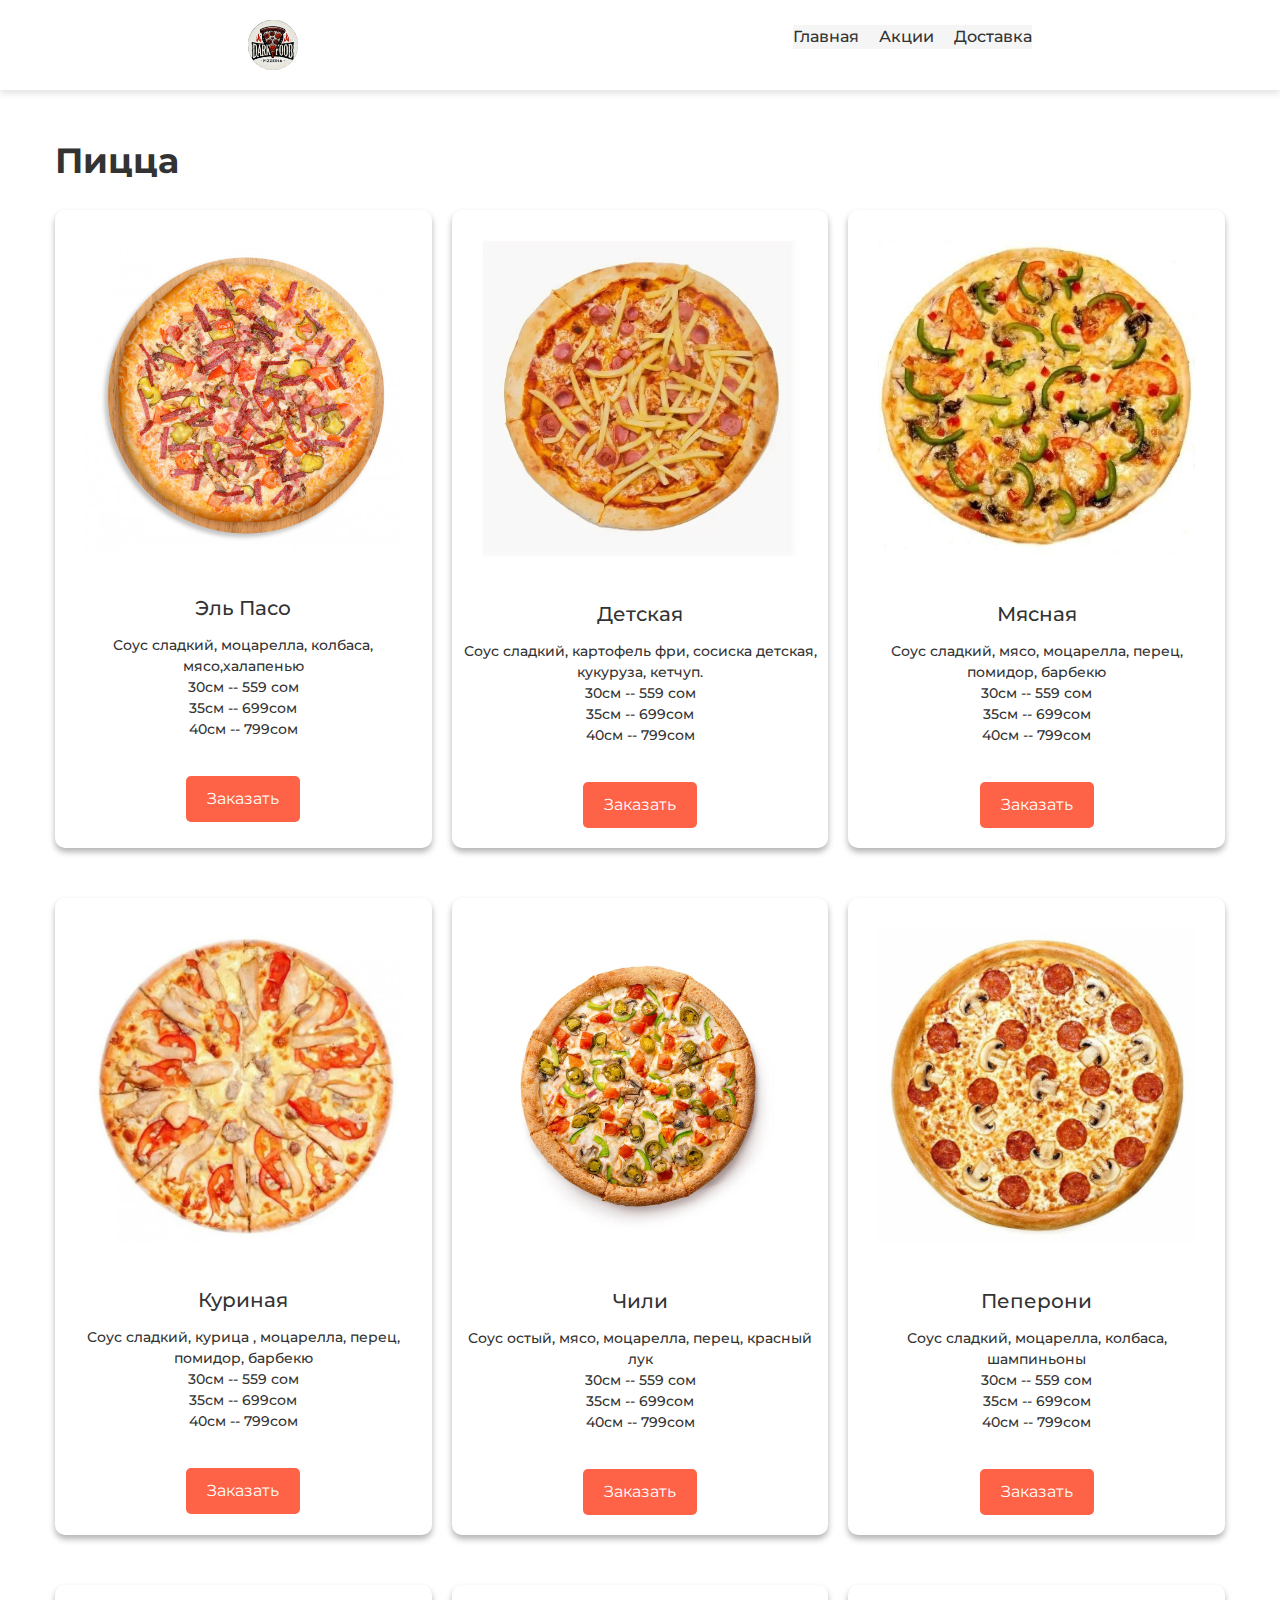
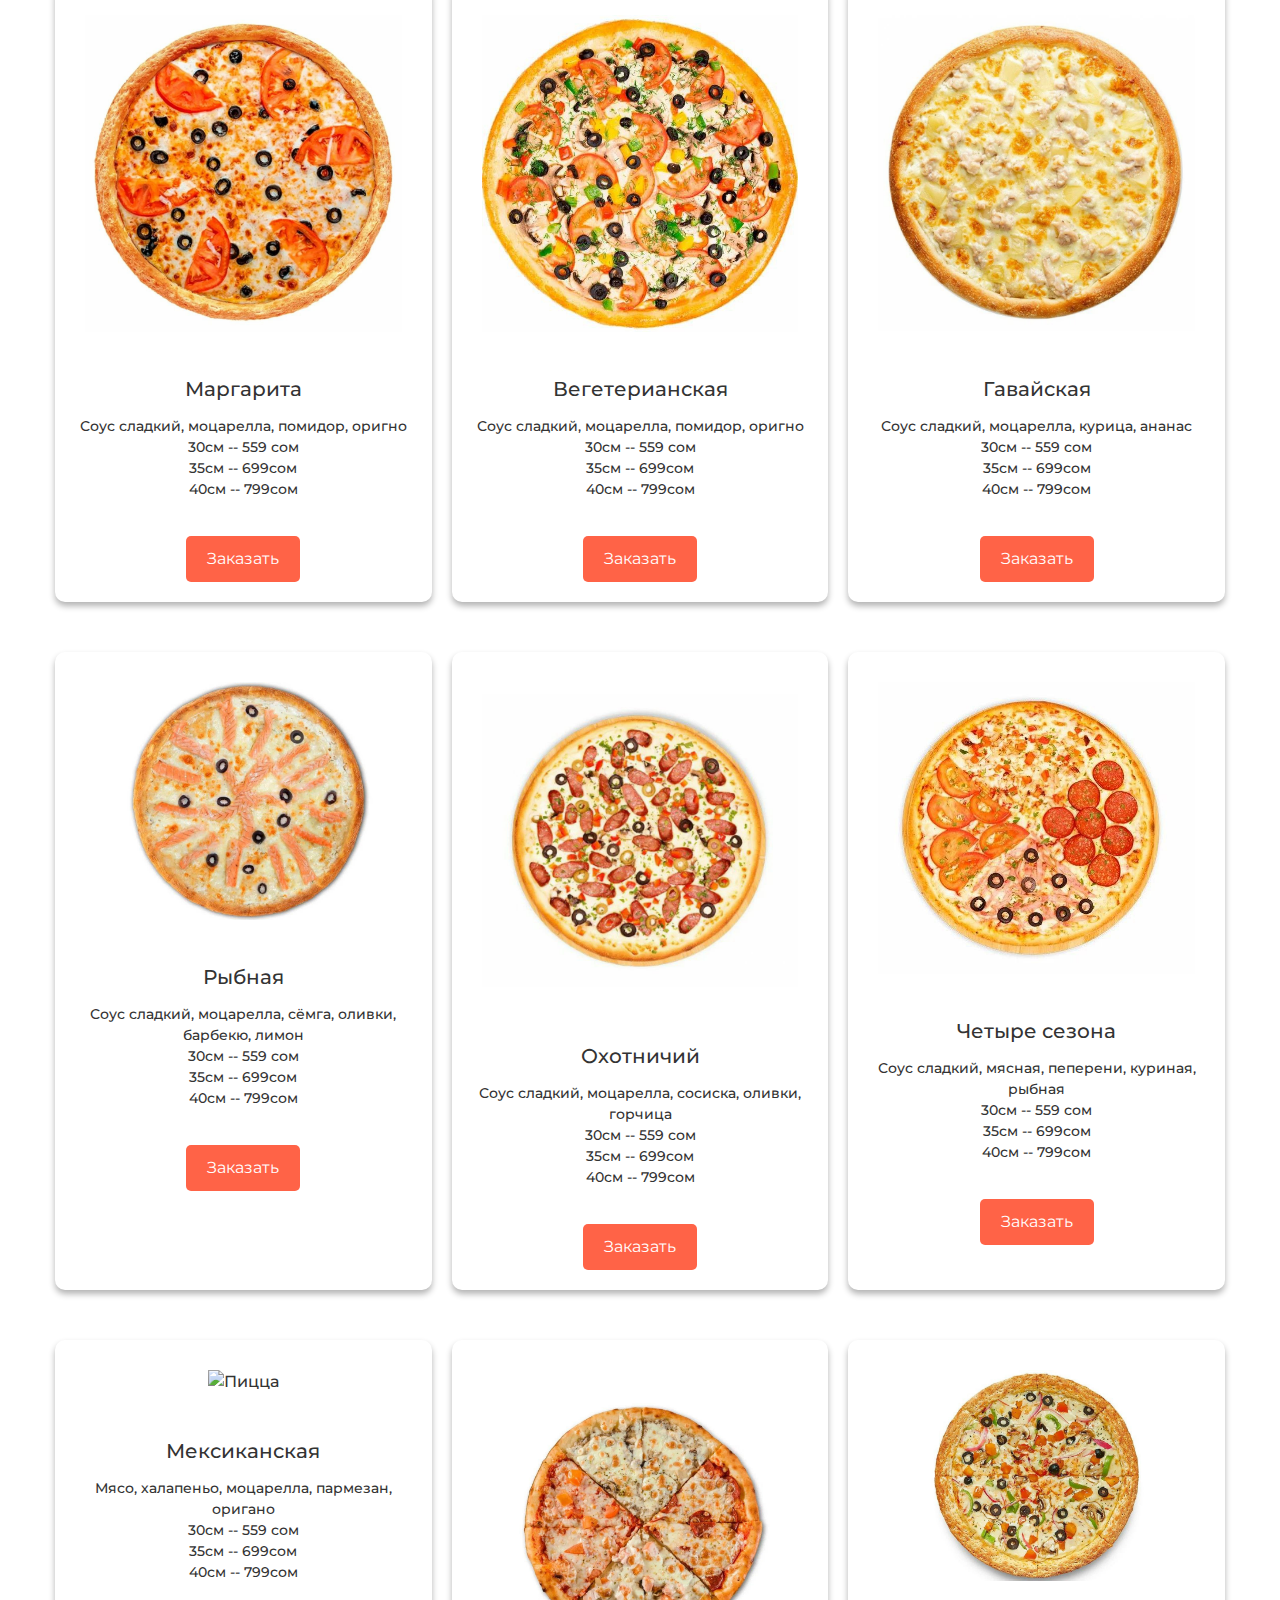
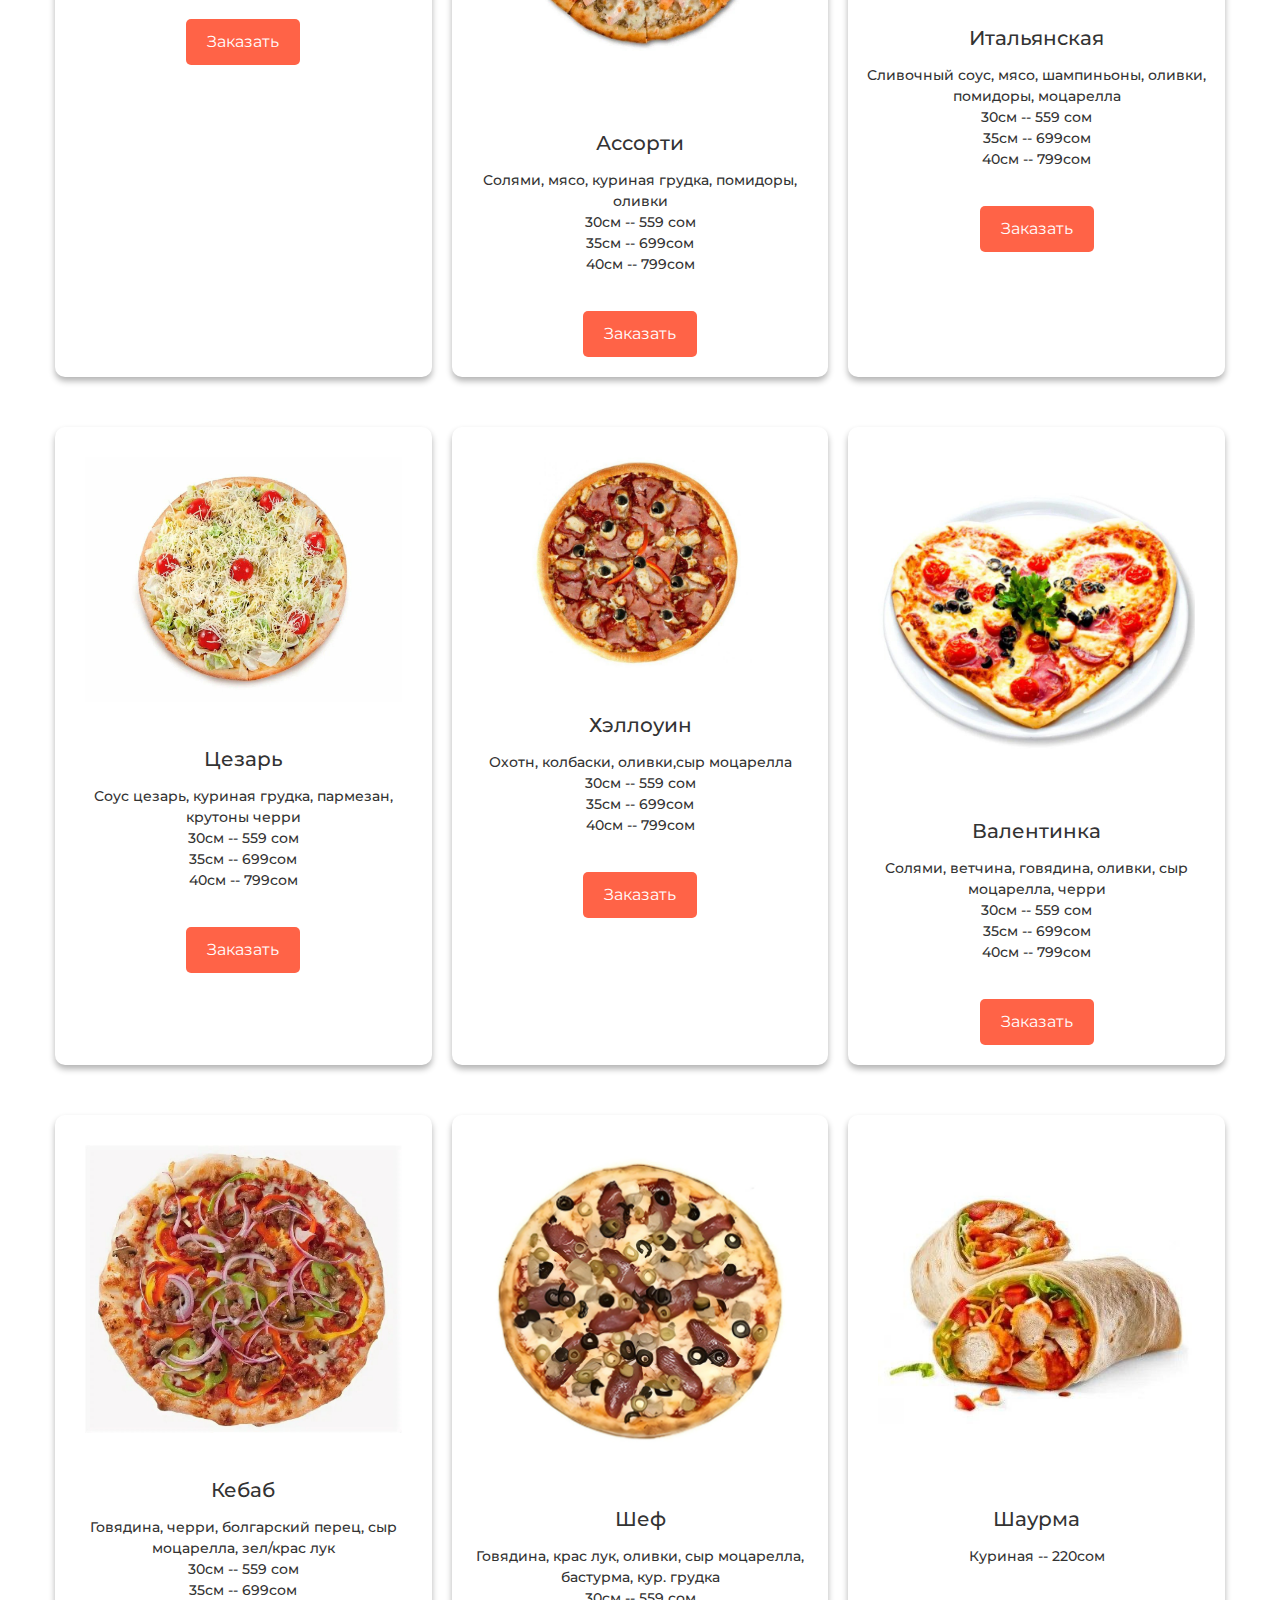
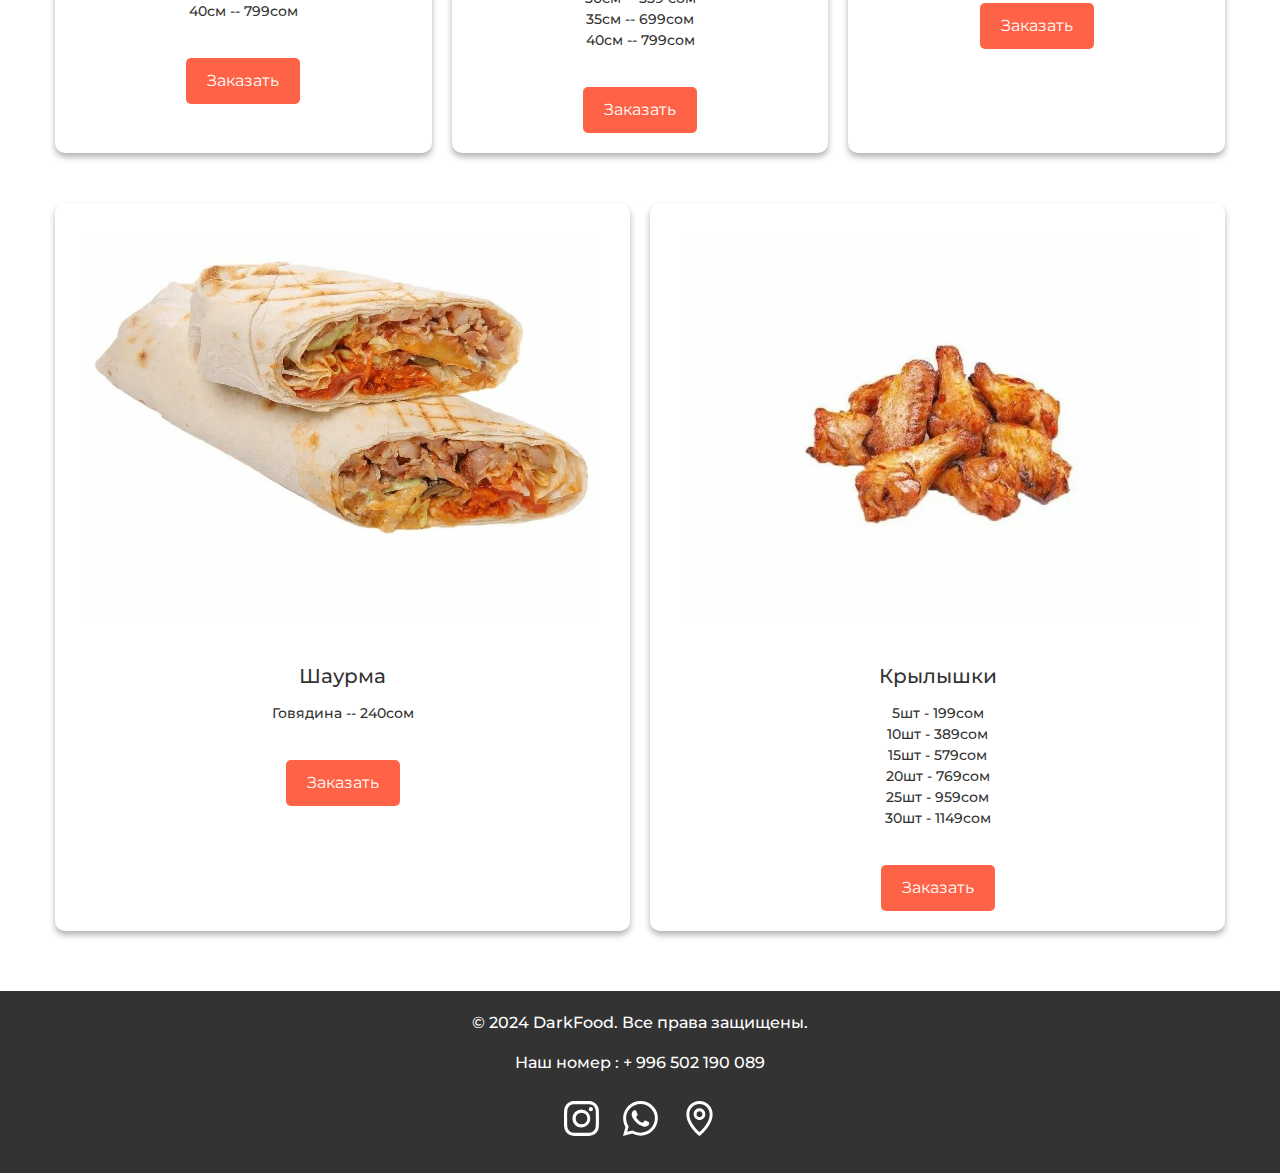
==== index.html @ e0a6b2fe "Update index.html" ====
<!DOCTYPE html>
<html lang="ru">
<head>
    <meta charset="UTF-8">
    <meta name="viewport" content="width=device-width, initial-scale=1.0">
    <title>Dark Food</title>
 <link rel="stylesheet" href="https://cdn.jsdelivr.net/npm/bootstrap@4.0.0/dist/css/bootstrap.min.css" integrity="sha384-Gn5384xqQ1aoWXA+058RXPxPg6fy4IWvTNh0E263XmFcJlSAwiGgFAW/dAiS6JXm" crossorigin="anonymous">
    <link rel="preconnect" href="https://fonts.googleapis.com">
    <link rel="preconnect" href="https://fonts.gstatic.com" crossorigin>
    <link href="https://fonts.googleapis.com/css2?family=Montserrat:ital,wght@0,100..900;1,100..900&display=swap" rel="stylesheet">
   
    <link rel="stylesheet" href="new.css">
    <link rel="stylesheet" href="scss.scss">
    
</head>
<body>

    <!-- Хедер -->
    <header id="header">
        <nav class="container1">
            <div class="logo">
                <img src="IMG_2168.PNG" alt="DarkFood">
            </div>
            
            <div class="menu">
               <ul class="grid">
                    <li><a class="title" href="index.html">Главная</a></li>
                    <li><a class="title" href="discounts.html">Акции</a></li>
<!--                     <li><a class="title" href="contact.html">О нас</a></li> -->
                    <li class="deliver"><a class="title" href="deliver.html">Доставка</a></li>
                </ul>
            </div>
            <div class="toggle icon-menu">Меню</div>
            <div class="toggle icon-close">Закрыть</div>
        </nav>
    </header>
    <!-- Карточки товаров -->
    <section class="products">
        <div class="container">
            <h1 id="menu" style="font-weight: 700; font-size: 35px;"> Пицца</h1>
                     <div class="product-grid">

                <div class="product-card">
                    <img src="эль пассо.jpg" alt="Пицца">
                    <h3>Эль Пасо</h3>
                    <p>Соус сладкий, моцарелла, колбаса, мясо,халапенью <br> 30см -- 559 сом <br> 35см -- 699сом <br> 40см -- 799сом </p>
                    <a href="https://api.whatsapp.com/send/?phone=996700480840&text&type=phone_number&app_absent=0" class="btn">Заказать</a>
                </div>
                <div class="product-card">
                    <img src="детская.jpg" alt="Паста">
                    <h3>Детская</h3>
                    <p>Соус сладкий, картофель фри, сосиска детская, кукуруза, кетчуп. <br> 30см -- 559 сом <br>  35см -- 699сом <br> 40см -- 799сом   </p>
                    <a href="https://api.whatsapp.com/send/?phone=996700480840&text&type=phone_number&app_absent=0" class="btn">Заказать</a>
                </div>
                <div class="product-card">
                    <img src="мясная.jpg" alt="Пицца">
                    <h3>Мясная</h3>
                    <p>Соус сладкий, мясо, моцарелла, перец, помидор, барбекю <br> 30см -- 559 сом <br>  35см -- 699сом <br> 40см -- 799сом  </p>
                    <a href="https://api.whatsapp.com/send/?phone=996700480840&text&type=phone_number&app_absent=0" class="btn">Заказать</a>
                </div>
                <div class="product-card">
                    <img src="куриная.jpg " alt="Паста">
                    <h3>Куриная</h3>
                    <p>Соус сладкий, курица , моцарелла, перец, помидор, барбекю <br> 30см -- 559 сом <br>  35см -- 699сом <br> 40см -- 799сом </p>
                    <a href="https://api.whatsapp.com/send/?phone=996700480840&text&type=phone_number&app_absent=0" class="btn">Заказать</a>
                </div>
                <div class="product-card">
                    <img src="Чили2.jpg" alt="Пицца">
                    <h3>Чили</h3>
                    <p>Соус остый, мясо, моцарелла, перец, красный лук <br> 30см -- 559 сом <br>  35см -- 699сом <br> 40см -- 799сом </p>
                    <a href="https://api.whatsapp.com/send/?phone=996700480840&text&type=phone_number&app_absent=0" class="btn">Заказать</a>
                </div>
                <div class="product-card">
                    <img src="Пепперони.jpg" alt="Паста">
                    <h3>Пеперони</h3>
                    <p>Соус сладкий, моцарелла, колбаса, шампиньоны <br> 30см -- 559 сом <br>  35см -- 699сом <br> 40см -- 799сом </p>
                    <a href="https://api.whatsapp.com/send/?phone=996700480840&text&type=phone_number&app_absent=0" class="btn">Заказать</a>
                </div>
                <div class="product-card">
                    <img src="маргарита.jpg" alt="Пицца">
                    <h3>Маргарита</h3>
                    <p>Соус сладкий, моцарелла, помидор, оригно <br> 30см -- 559 сом <br>  35см -- 699сом <br> 40см -- 799сом </p>
                    <a href="https://api.whatsapp.com/send/?phone=996700480840&text&type=phone_number&app_absent=0" class="btn">Заказать</a>
                </div>
                <div class="product-card">
                    <img src="веганская.jpg" alt="Паста">
                    <h3>Вегетерианская</h3>
                    <p>Соус сладкий, моцарелла, помидор, оригно <br> 30см -- 559 сом <br>  35см -- 699сом <br> 40см -- 799сом </p>
                    <a href="https://api.whatsapp.com/send/?phone=996700480840&text&type=phone_number&app_absent=0" class="btn">Заказать</a>
                </div>
                <div class="product-card">
                    <img src="гавайская.jpg " alt="Пицца">
                    <h3>Гавайская</h3>
                    <p>Соус сладкий, моцарелла, курица, ананас <br> 30см -- 559 сом <br>  35см -- 699сом <br> 40см -- 799сом</p>
                    <a href="https://api.whatsapp.com/send/?phone=996700480840&text&type=phone_number&app_absent=0" class="btn">Заказать</a>
                </div>
                <div class="product-card">
                    <img src="рыбная.jpg " alt="Паста">
                    <h3>Рыбная</h3>
                    <p>Соус сладкий, моцарелла, сёмга, оливки, барбекю, лимон <br> 30см -- 559 сом <br>  35см -- 699сом <br> 40см -- 799сом</p>
                    <a href="https://api.whatsapp.com/send/?phone=996700480840&text&type=phone_number&app_absent=0" class="btn">Заказать</a>
                </div>
                <div class="product-card">
                    <img src="охотничья.jpg " alt="Пицца">
                    <h3>Охотничий</h3>
                    <p>Соус сладкий, моцарелла, сосиска, оливки, горчица <br> 30см -- 559 сом <br>  35см -- 699сом <br> 40см -- 799сом </p>
                    <a href="https://api.whatsapp.com/send/?phone=996700480840&text&type=phone_number&app_absent=0" class="btn">Заказать</a>
                </div>
                <div class="product-card">
                    <img src="четыресезона.jpg " alt="Пицца">
                    <h3>Четыре сезона</h3>
                    <p>Соус сладкий, мясная, пеперени, куриная, рыбная <br> 30см -- 559 сом <br>  35см -- 699сом <br> 40см -- 799сом</p>
                    <a href="https://api.whatsapp.com/send/?phone=996700480840&text&type=phone_number&app_absent=0" class="btn">Заказать</a>
                </div>
                <div class="product-card">
                    <img src="эль пасс.jpg" alt="Пицца">
                    <h3>Мексиканская</h3>
                    <p>Мясо, халапеньо, моцарелла, пармезан, оригано <br> 30см -- 559 сом <br> 35см -- 699сом <br> 40см -- 799сом </p>
                    <a href="https://api.whatsapp.com/send/?phone=996700480840&text&type=phone_number&app_absent=0" class="btn">Заказать</a>
                </div>
                <div class="product-card">
                    <img src="Ассорти.jpg" alt="Паста">
                    <h3>Ассорти</h3>
                    <p>Солями, мясо, куриная грудка, помидоры, оливки <br> 30см -- 559 сом <br>  35см -- 699сом <br> 40см -- 799сом   </p>
                    <a href="https://api.whatsapp.com/send/?phone=996700480840&text&type=phone_number&app_absent=0" class="btn">Заказать</a>
                </div>
                <div class="product-card">
                    <img src="итальянская.jpg" alt="Пицца">
                    <h3>Итальянская</h3>
                    <p>Сливочный соус, мясо, шампиньоны, оливки, помидоры, моцарелла<br> 30см -- 559 сом <br>  35см -- 699сом <br> 40см -- 799сом  </p>
                    <a href="https://api.whatsapp.com/send/?phone=996700480840&text&type=phone_number&app_absent=0" class="btn">Заказать</a>
                </div>
                <div class="product-card">
                    <img src="цезарь.jpg " alt="Паста">
                    <h3>Цезарь</h3>
                    <p>Соус цезарь, куриная грудка, пармезан, крутоны черри<br> 30см -- 559 сом <br>  35см -- 699сом <br> 40см -- 799сом </p>
                    <a href="https://api.whatsapp.com/send/?phone=996700480840&text&type=phone_number&app_absent=0" class="btn">Заказать</a>
                </div>
                <div class="product-card">
                    <img src="хэллоуин.jpg" alt="Пицца">
                    <h3>Хэллоуин</h3>
                    <p>Охотн, колбаски, оливки,сыр моцарелла <br> 30см -- 559 сом <br>  35см -- 699сом <br> 40см -- 799сом </p>
                    <a href="https://api.whatsapp.com/send/?phone=996700480840&text&type=phone_number&app_absent=0" class="btn">Заказать</a>
                </div>
                <div class="product-card">
                    <img src="валентинка.jpg" alt="Паста">
                    <h3>Валентинка</h3>
                    <p>Солями, ветчина, говядина, оливки, сыр моцарелла, черри <br> 30см -- 559 сом <br>  35см -- 699сом <br> 40см -- 799сом </p>
                    <a href="https://api.whatsapp.com/send/?phone=996700480840&text&type=phone_number&app_absent=0" class="btn">Заказать</a>
                </div>
                <div class="product-card">
                    <img src="Кебаб.jpg" alt="Пицца">
                    <h3>Кебаб</h3>
                    <p>Говядина, черри, болгарский перец, сыр моцарелла, зел/крас лук <br> 30см -- 559 сом <br>  35см -- 699сом <br> 40см -- 799сом </p>
                    <a href="https://api.whatsapp.com/send/?phone=996700480840&text&type=phone_number&app_absent=0" class="btn">Заказать</a>
                </div>
                <div class="product-card">
                    <img src="шеф.jpg" alt="Паста">
                    <h3>Шеф</h3>
                    <p>Говядина, крас лук, оливки, сыр моцарелла, бастурма, кур. грудка <br> 30см -- 559 сом <br>  35см -- 699сом <br> 40см -- 799сом   </p>
                    <a href="https://api.whatsapp.com/send/?phone=996700480840&text&type=phone_number&app_absent=0" class="btn">Заказать</a>
                </div>

                <div class="product-card">
                    <img src="курица шаурма.jpg " alt="Пицца">
                    <h3>Шаурма</h3>
                    <p>Куриная -- 220сом</p>
                    <a href="https://api.whatsapp.com/send/?phone=996700480840&text&type=phone_number&app_absent=0" class="btn">Заказать</a>
                </div>
                <div class="product-card">
                    <img src="говядинашаурма.jpg " alt="Паста">
                    <h3>Шаурма</h3>
                    <p>Говядина -- 240сом</p>
                    <a href="https://api.whatsapp.com/send/?phone=996700480840&text&type=phone_number&app_absent=0" class="btn">Заказать</a>
                </div>
                <div class="product-card">
                    <img src="крылышки.jpg " alt="Пицца">
                    <h3>Крылышки</h3>
                    <p>5шт - 199сом <br> 10шт - 389сом <br> 15шт - 579сом <br> 20шт - 769сом <br> 25шт - 959сом <br> 30шт - 1149сом </p>
                    <a href="https://api.whatsapp.com/send/?phone=996700480840&text&type=phone_number&app_absent=0" class="btn">Заказать</a>
                </div>



                
            </div>
        </div>
    </section>

    <!-- Подвал -->
    <footer>
        <div class="container">
            <div class="icons"><p>&copy; 2024 DarkFood. Все права защищены.</p></div>
            <p>Наш номер :  + 996 502 190 089   </p>
            <div class="icons">
           <a href="https://www.instagram.com/darkfood.kg?igsh=b2h4cnlkOGZuZW96"> <svg xmlns="http://www.w3.org/2000/svg" width="35" height="35" fill="currentColor" class="bi bi-instagram" viewBox="0 0 16 16" color="white" style="margin: 10px;">
                <path d="M8 0C5.829 0 5.556.01 4.703.048 3.85.088 3.269.222 2.76.42a3.9 3.9 0 0 0-1.417.923A3.9 3.9 0 0 0 .42 2.76C.222 3.268.087 3.85.048 4.7.01 5.555 0 5.827 0 8.001c0 2.172.01 2.444.048 3.297.04.852.174 1.433.372 1.942.205.526.478.972.923 1.417.444.445.89.719 1.416.923.51.198 1.09.333 1.942.372C5.555 15.99 5.827 16 8 16s2.444-.01 3.298-.048c.851-.04 1.434-.174 1.943-.372a3.9 3.9 0 0 0 1.416-.923c.445-.445.718-.891.923-1.417.197-.509.332-1.09.372-1.942C15.99 10.445 16 10.173 16 8s-.01-2.445-.048-3.299c-.04-.851-.175-1.433-.372-1.941a3.9 3.9 0 0 0-.923-1.417A3.9 3.9 0 0 0 13.24.42c-.51-.198-1.092-.333-1.943-.372C10.443.01 10.172 0 7.998 0zm-.717 1.442h.718c2.136 0 2.389.007 3.232.046.78.035 1.204.166 1.486.275.373.145.64.319.92.599s.453.546.598.92c.11.281.24.705.275 1.485.039.843.047 1.096.047 3.231s-.008 2.389-.047 3.232c-.035.78-.166 1.203-.275 1.485a2.5 2.5 0 0 1-.599.919c-.28.28-.546.453-.92.598-.28.11-.704.24-1.485.276-.843.038-1.096.047-3.232.047s-2.39-.009-3.233-.047c-.78-.036-1.203-.166-1.485-.276a2.5 2.5 0 0 1-.92-.598 2.5 2.5 0 0 1-.6-.92c-.109-.281-.24-.705-.275-1.485-.038-.843-.046-1.096-.046-3.233s.008-2.388.046-3.231c.036-.78.166-1.204.276-1.486.145-.373.319-.64.599-.92s.546-.453.92-.598c.282-.11.705-.24 1.485-.276.738-.034 1.024-.044 2.515-.045zm4.988 1.328a.96.96 0 1 0 0 1.92.96.96 0 0 0 0-1.92m-4.27 1.122a4.109 4.109 0 1 0 0 8.217 4.109 4.109 0 0 0 0-8.217m0 1.441a2.667 2.667 0 1 1 0 5.334 2.667 2.667 0 0 1 0-5.334"/>
              </svg>
            </a>
            <a href="https://api.whatsapp.com/send/?phone=996700480840&text&type=phone_number&app_absent=0">
                <svg xmlns="http://www.w3.org/2000/svg" width="35" height="35" fill="currentColor" class="bi bi-whatsapp" viewBox="0 0 16 16" color="white" style="margin: 10px">
                    <path d="M13.601 2.326A7.85 7.85 0 0 0 7.994 0C3.627 0 .068 3.558.064 7.926c0 1.399.366 2.76 1.057 3.965L0 16l4.204-1.102a7.9 7.9 0 0 0 3.79.965h.004c4.368 0 7.926-3.558 7.93-7.93A7.9 7.9 0 0 0 13.6 2.326zM7.994 14.521a6.6 6.6 0 0 1-3.356-.92l-.24-.144-2.494.654.666-2.433-.156-.251a6.56 6.56 0 0 1-1.007-3.505c0-3.626 2.957-6.584 6.591-6.584a6.56 6.56 0 0 1 4.66 1.931 6.56 6.56 0 0 1 1.928 4.66c-.004 3.639-2.961 6.592-6.592 6.592m3.615-4.934c-.197-.099-1.17-.578-1.353-.646-.182-.065-.315-.099-.445.099-.133.197-.513.646-.627.775-.114.133-.232.148-.43.05-.197-.1-.836-.308-1.592-.985-.59-.525-.985-1.175-1.103-1.372-.114-.198-.011-.304.088-.403.087-.088.197-.232.296-.346.1-.114.133-.198.198-.33.065-.134.034-.248-.015-.347-.05-.099-.445-1.076-.612-1.47-.16-.389-.323-.335-.445-.34-.114-.007-.247-.007-.38-.007a.73.73 0 0 0-.529.247c-.182.198-.691.677-.691 1.654s.71 1.916.81 2.049c.098.133 1.394 2.132 3.383 2.992.47.205.84.326 1.129.418.475.152.904.129 1.246.08.38-.058 1.171-.48 1.338-.943.164-.464.164-.86.114-.943-.049-.084-.182-.133-.38-.232"/>
                  </svg>
            </a>
            <a href="https://2gis.kg/bishkek/geo/15763234350972561">
                <svg fill="#fff" height="35px" width="35px" version="1.1" id="XMLID_238_" xmlns="http://www.w3.org/2000/svg" xmlns:xlink="http://www.w3.org/1999/xlink" style="margin: 10px" viewBox=" 0 0 24 24" xml:space="preserve">
<g id="location">
	<g>
		<path d="M12,24l-0.7-0.6C11,23.1,3,16.5,3,9c0-5,4-9,9-9s9,4,9,9c0,7.5-8,14.1-8.3,14.4L12,24z M12,2C8.1,2,5,5.1,5,9
			c0,5.4,5.1,10.5,7,12.3c1.9-1.8,7-6.9,7-12.3C19,5.1,15.8,2,12,2z M12,13c-2.2,0-4-1.8-4-4s1.8-4,4-4s4,1.8,4,4S14.2,13,12,13z
			 M12,7c-1.1,0-2,0.9-2,2s0.9,2,2,2s2-0.9,2-2S13.1,7,12,7z"/>
	</g>
</g>
</svg>
            </a>
        </div>
        </div>
    </footer>
    <script src="https://code.jquery.com/jquery-3.2.1.slim.min.js"
    integrity="sha384-KJ3o2DKtIkvYIK3UENzmM7KCkRr/rE9/Qpg6aAZGJwFDMVNA/GpGFF93hXpG5KkN"
    crossorigin="anonymous"></script>
<script src="https://cdn.jsdelivr.net/npm/popper.js@1.12.9/dist/umd/popper.min.js"
    integrity="sha384-ApNbgh9B+Y1QKtv3Rn7W3mgPxhU9K/ScQsAP7hUibX39j7fakFPskvXusvfa0b4Q"
    crossorigin="anonymous"></script>
<script src="https://cdn.jsdelivr.net/npm/bootstrap@4.0.0/dist/js/bootstrap.min.js"
    integrity="sha384-JZR6Spejh4U02d8jOt6vLEHfe/JQGiRRSQQxSfFWpi1MquVdAyjUar5+76PVCmYl"
    crossorigin="anonymous"></script>
</body>
<script src="main.js"></script>
</html>
---- new.css ----
* {
    margin: 0;
    padding: 0;
    box-sizing: border-box;
}


body {
    
    font-family: "Montserrat", sans-serif;
    font-optical-sizing: auto;
    font-weight: 500;
    font-style: normal;
    color: #333;
    transition: 0.5s;
    /* b: gray; */

}

html{
    scroll-behavior: smooth;
}

/* Контейнер для центровки элементов */
.container {
    width: 100%;
    max-width: 1200px;
    margin: 0 auto;
    height: auto;
}

/* Хедер */
#header {
    background-color: #fff;
    padding: 20px 0;
    box-shadow: 0 4px 6px rgba(0, 0, 0, 0.1);
    height: auto;
    max-height: auto;
    /* background-image: url(..//imgs//photo_2024-10-04_11-07-08.jpg); */
    
}
.container1{
    display: flex ;
    justify-content:space-around;
    align-items: center;
}
.logo img {
    max-height: 50px ;
    transition: 1s;
}
.nav-menu{
    display: flex;
    align-items:flex-start;
}
nav ul {
    list-style: none;
    display: flex;
    gap: 20px;
    background-color:   whitesmoke;
    transition: 0.5s;
    
}

nav ul ,li a {
    color: #333;
    text-decoration: none;
    font-size: 16px;
    border: #e55335;
    transition: color 0.3s;
}

nav ul ,li a:hover {
    color: #ff6347;
}
.deliver, li{
    list-style: none;
    display: flex;  
    justify-content: flex-end;
     
}

.icon-menu, .icon-close{
    display: none;
    position: absolute;
    right: 60px;
    top: 34px;
}

/* Бургер-меню для мобильных устройств */
/* .burger-menu {
    display: none;
    flex-direction: column;
    gap: 5px;
    cursor: pointer;
    background: white;
    width: 100%;
    height: 100%;
    position: fixed;
}

.burger-menu span {
    width: 25px;
    height: 2px;
} */

.hero {
    background: url() no-repeat center center/cover;
    color: black;
    text-align: center;
    padding: 100px 0;
}

.hero h1 {
    font-size: 48px;
}

.hero p {
    font-size: 24px;
    margin: 20px 0;
}

.cta-btn {
    padding: 15px 30px;
    background-color: #ff6347;
    color: white;
    text-decoration: none;
    font-size: 18px;
    border-radius: 5px;
    transition: background-color 0.3s;
}

.cta-btn:hover {
    background-color: #e55335;
}
/* .popup-box{
    position: fixed;
    top: 0;
    left: 0;
    width: 100%;
    height: 100%;
    height: 100%;
    background-color: aqua;
    display: flex;
    justify-content: center;
    align-items: center;
    z-index: 9999;
}
.popup-content{
    background-color: white;
    padding: 20px;
    border-radius: 5px;
    box-shadow: 0px 0px 10px rgba(0, 0, 0, 0.5);
}
.clone-btn{
    position: absolute;
    top: 10px;
    right: 10px;
    cursor: pointer;
} */
.carousel-inner{
    top: 30px;
    border-radius:  5% 5%;
}
.carousel-control-prev {
    left: -68px;
    
}
.carousel-control-prev-icon{
     background-color: black;
     border-radius: 35%;
}
.carousel-control-next{
    right: -68px;
}
.carousel-control-next-icon{
    background-color: #000;
    border-radius: 35%;
}
/* Карточки товаров */
.products {
    padding: 50px 0;
}

.product-grid {
    display: flex;
    gap: 20px;
    flex-wrap: wrap;
}

.product-card {
    background-color: white;
    border-radius: 10px;
    box-shadow: 0 4px 6px rgba(0, 0, 0, 0.3);
    overflow: hidden;
    text-align: center;
    flex: 1 1 calc(33.333% - 20px);
    margin-bottom: 10px;
    margin-top: 20px;
    /* transition: 1s; */
}


.product-card img {
    width: 100%;
    height: auto;
    padding: 30px;
    
   
}
.product-card:hover {
    transform: scale(1); 
}
img:hover{
    transition: 5s;
}
.product-card h3 {
    font-size: 20px;
    margin: 15px 0;
}

.product-card p {
    padding: 0 10px;
    font-size: 14px;
}

.btn {
    display: inline-block;
    padding: 10px 20px;
    background-color: #ff6347;
    color: white;
    text-decoration: none;
    border-radius: 5px;
    margin: 20px 0;
    transition: background-color 0.3s;
}

.btn:hover {
    background-color: #e55335;
}

/* Подвал */
footer {
    /* display: inline-block; */
    /* justify-content: space-around; */
    background-color: #333;
    color: white;
    padding: 20px 0;
    text-align: center;

}
.info{
    display: in;
}
.icons{
    display: inline-block;
}

/* Медиазапросы для мобильных устройств */
@media (max-width: 768px) {
    .container1{
        justify-content: left;
        margin-left: 50px;
    }
    .icon-menu{
        display: flex;
    }
    nav.show ul{
        visibility: visible;

        align-items: center;
    }
    .show .icon-menu{
        display: none;
    }
    .show .icon-close{
        display: block;
    }

    .title{
        font-size: 20px;
        font-weight: 700;
    }

    nav ul {
        visibility: hidden;
        flex-direction: column;
        gap: 20px;
        background-color: white;
        position: absolute;
        top: 80px;
        left: 0;
        width: 100%;
        padding: 20px;
        box-shadow: 0 4px 6px rgba(0, 0, 0, 0.1);
    }

    nav ul.active {
        display: flex;
    }

    .product-card {
        flex: 1 1 100%;
        flex-direction: column;
    }
}
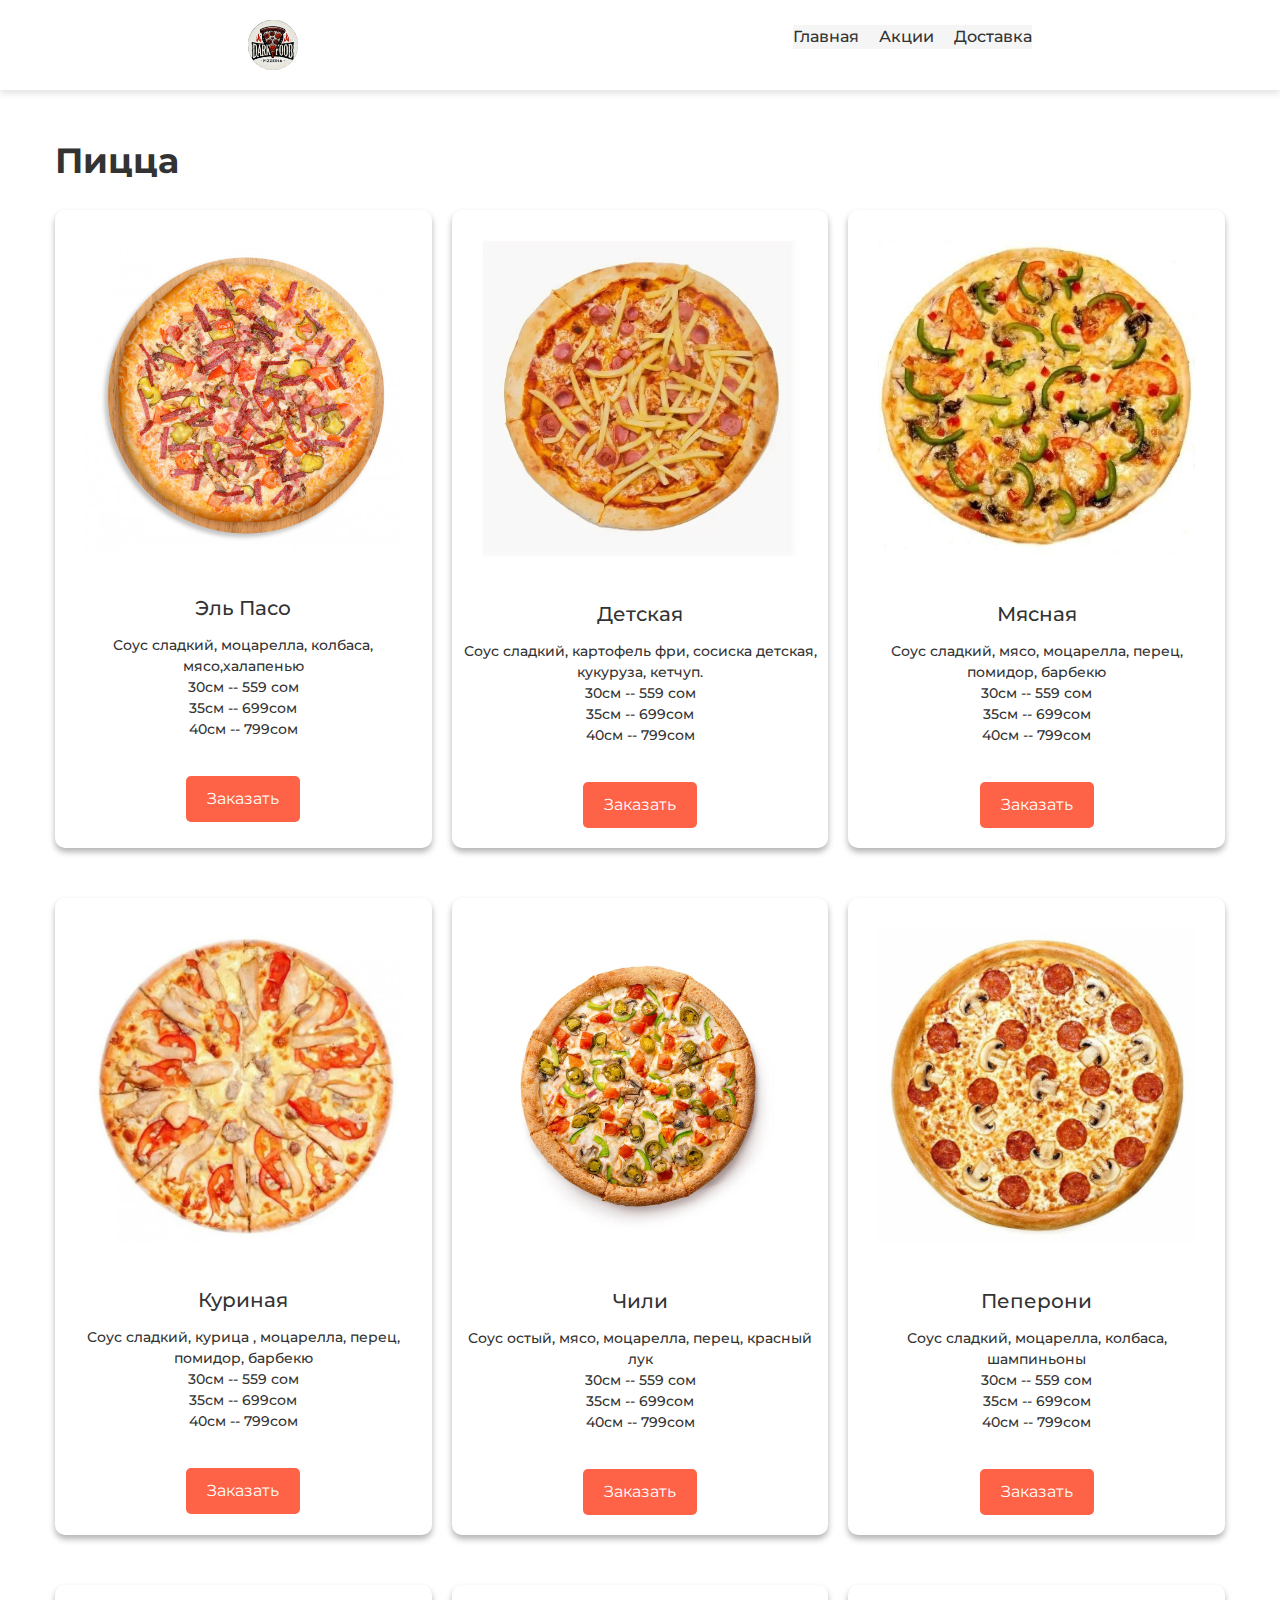
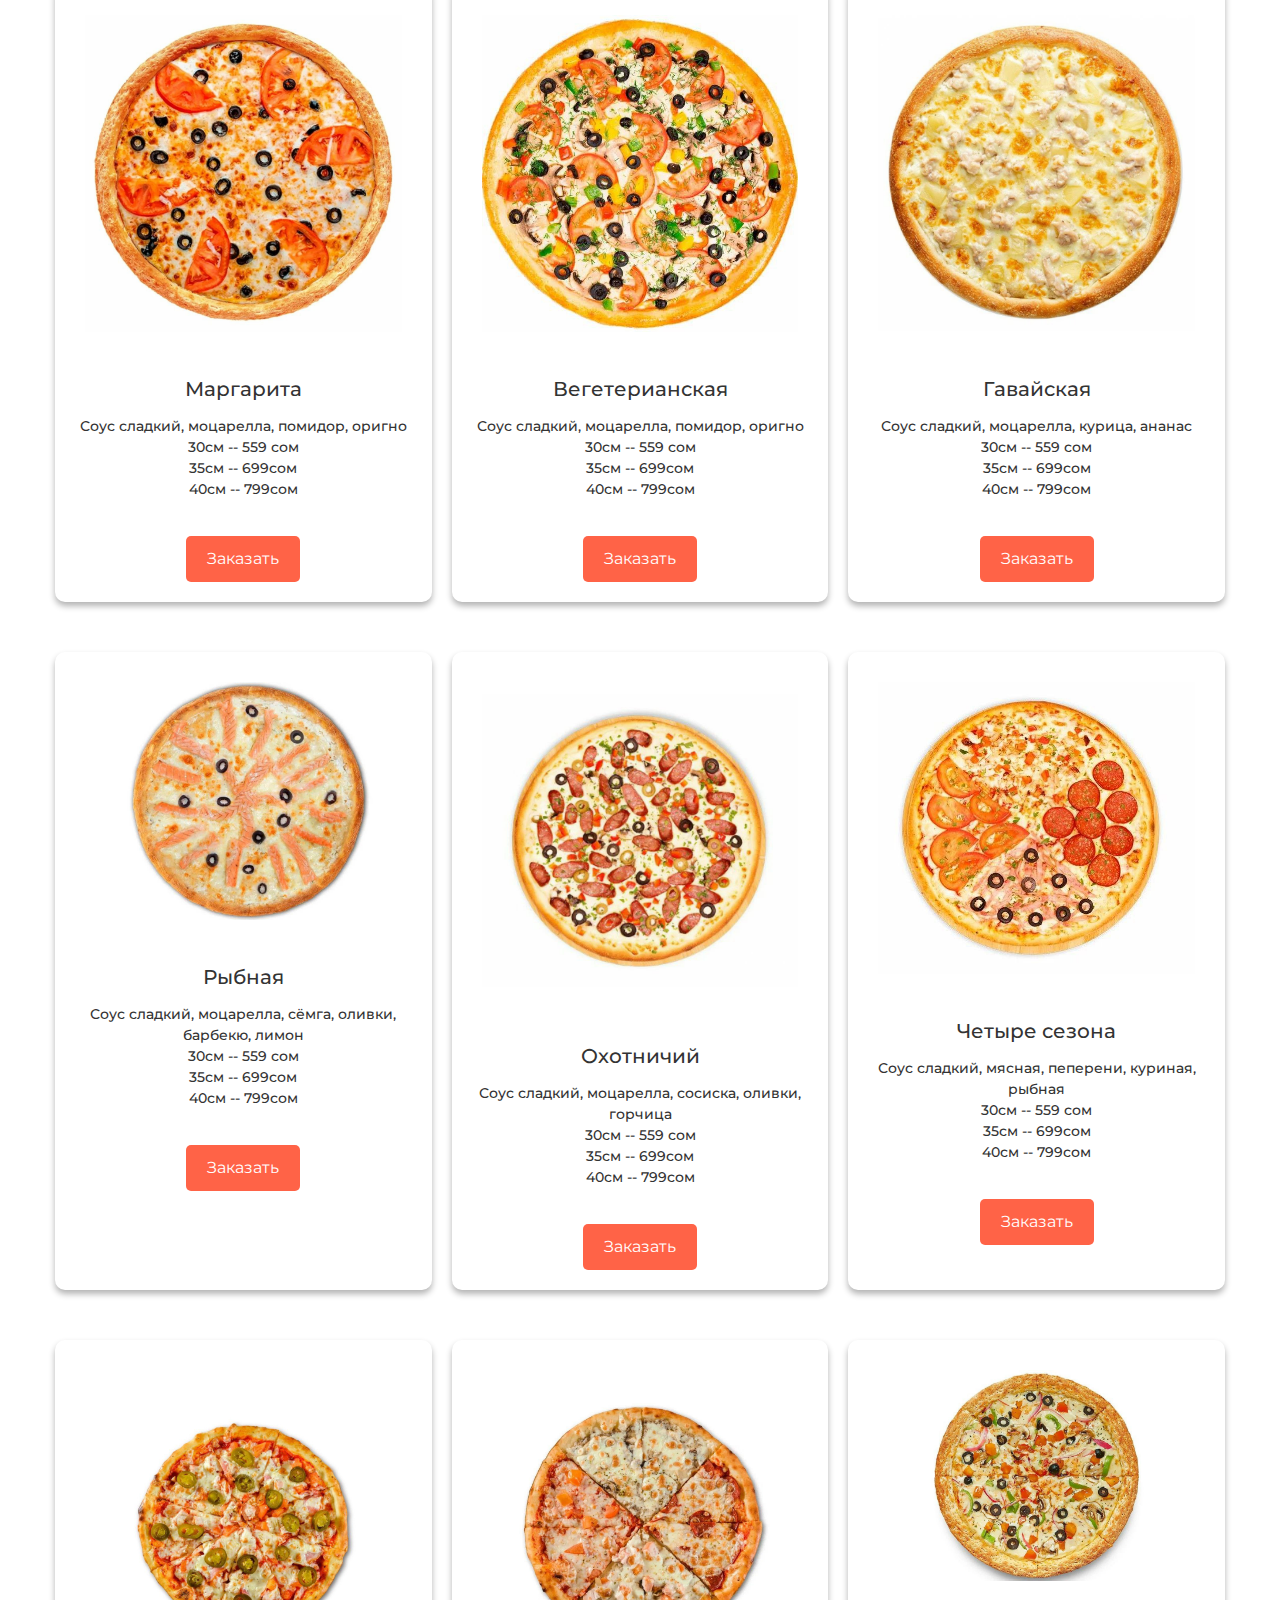
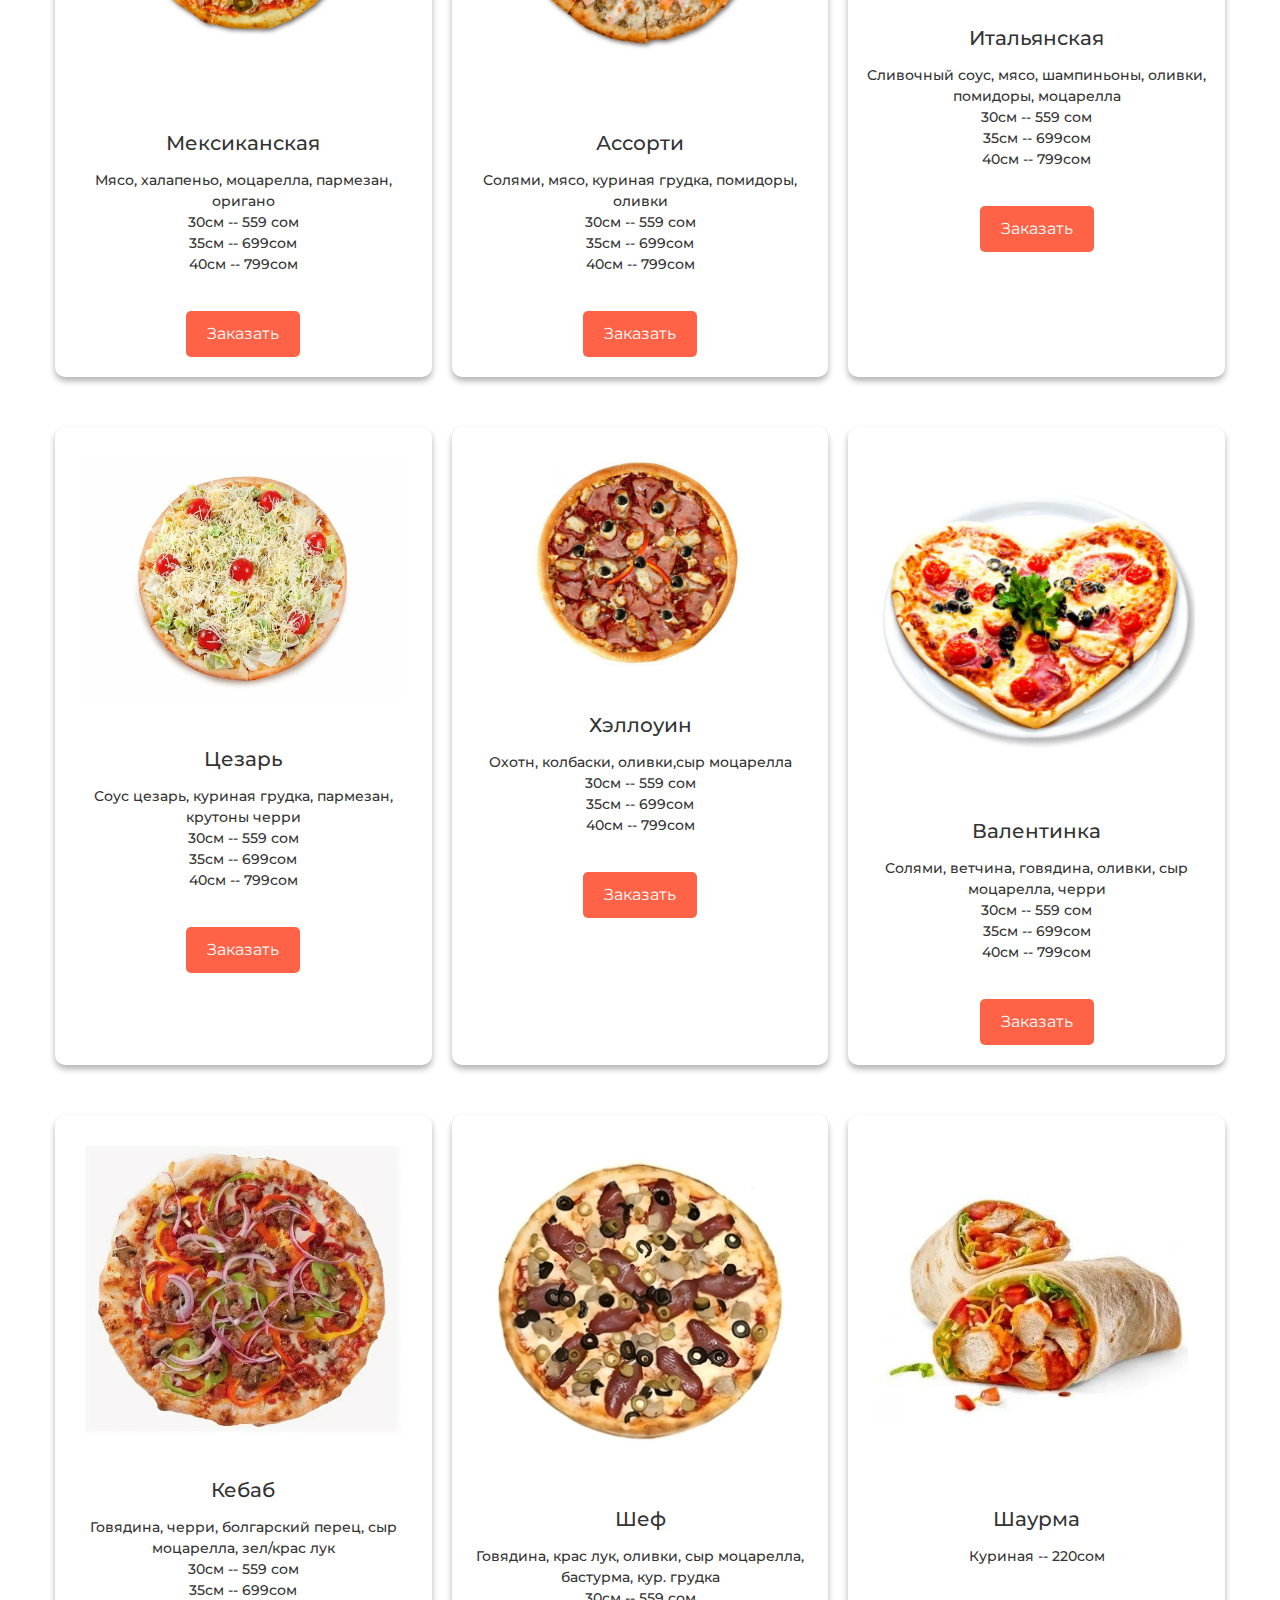
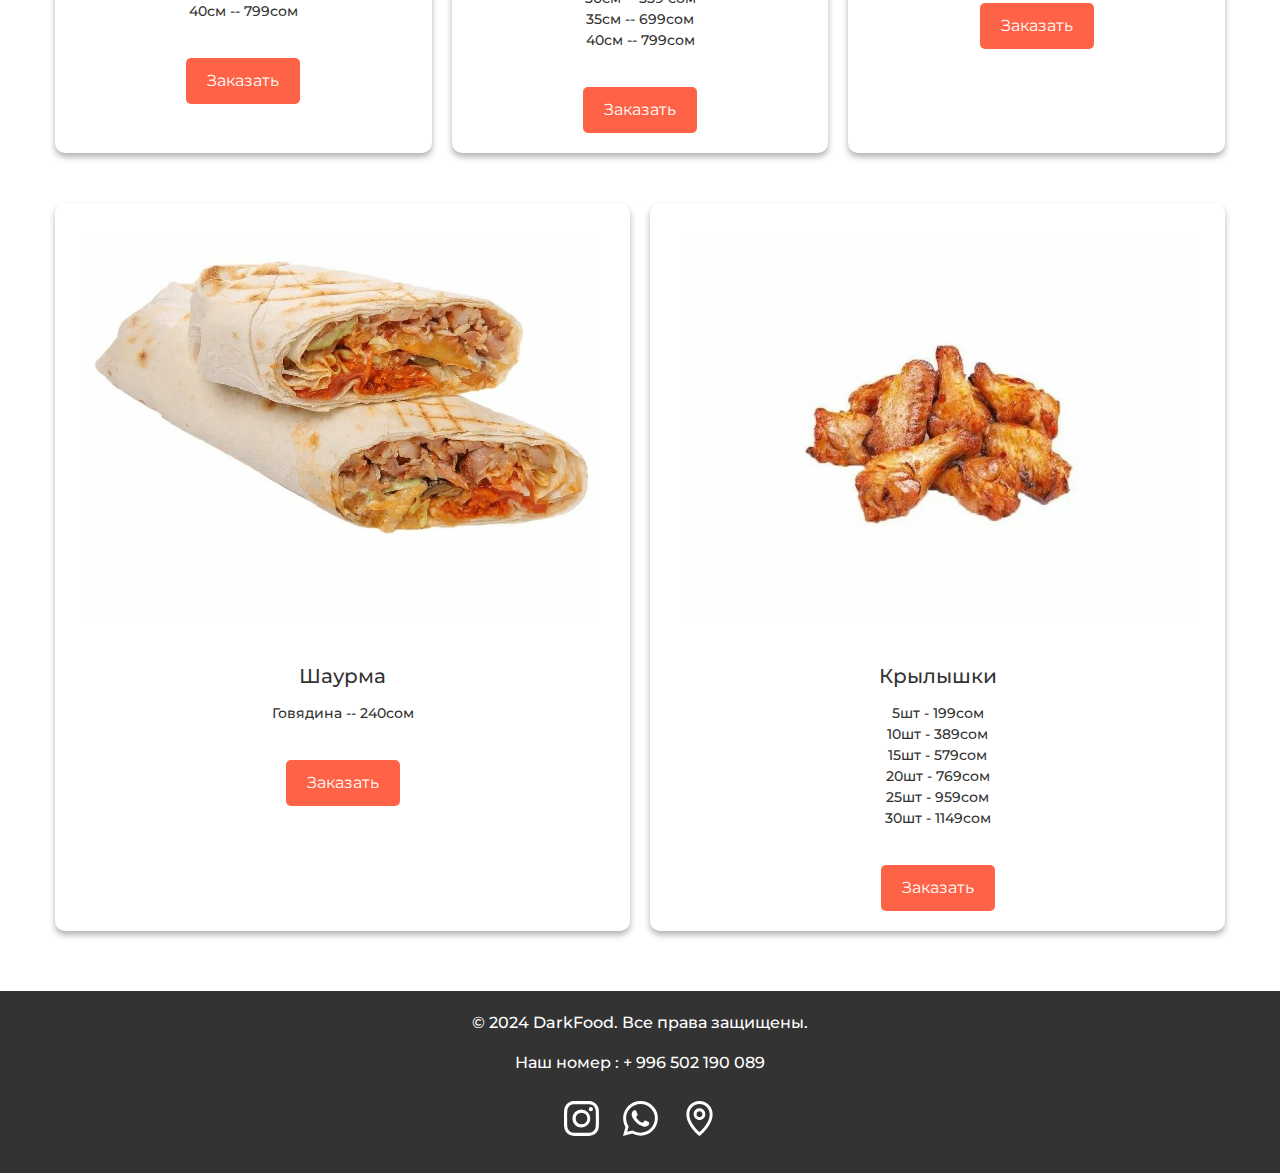
==== commit 5bc8eff3: "Update index.html" ====
--- a/index.html
+++ b/index.html
@@ -113,7 +113,7 @@
                     <a href="https://api.whatsapp.com/send/?phone=996700480840&text&type=phone_number&app_absent=0" class="btn">Заказать</a>
                 </div>
                 <div class="product-card">
-                    <img src="эль пасс.jpg" alt="Пицца">
+                    <img src="мексиканская.озп.jpg" alt="Пицца">
                     <h3>Мексиканская</h3>
                     <p>Мясо, халапеньо, моцарелла, пармезан, оригано <br> 30см -- 559 сом <br> 35см -- 699сом <br> 40см -- 799сом </p>
                     <a href="https://api.whatsapp.com/send/?phone=996700480840&text&type=phone_number&app_absent=0" class="btn">Заказать</a>
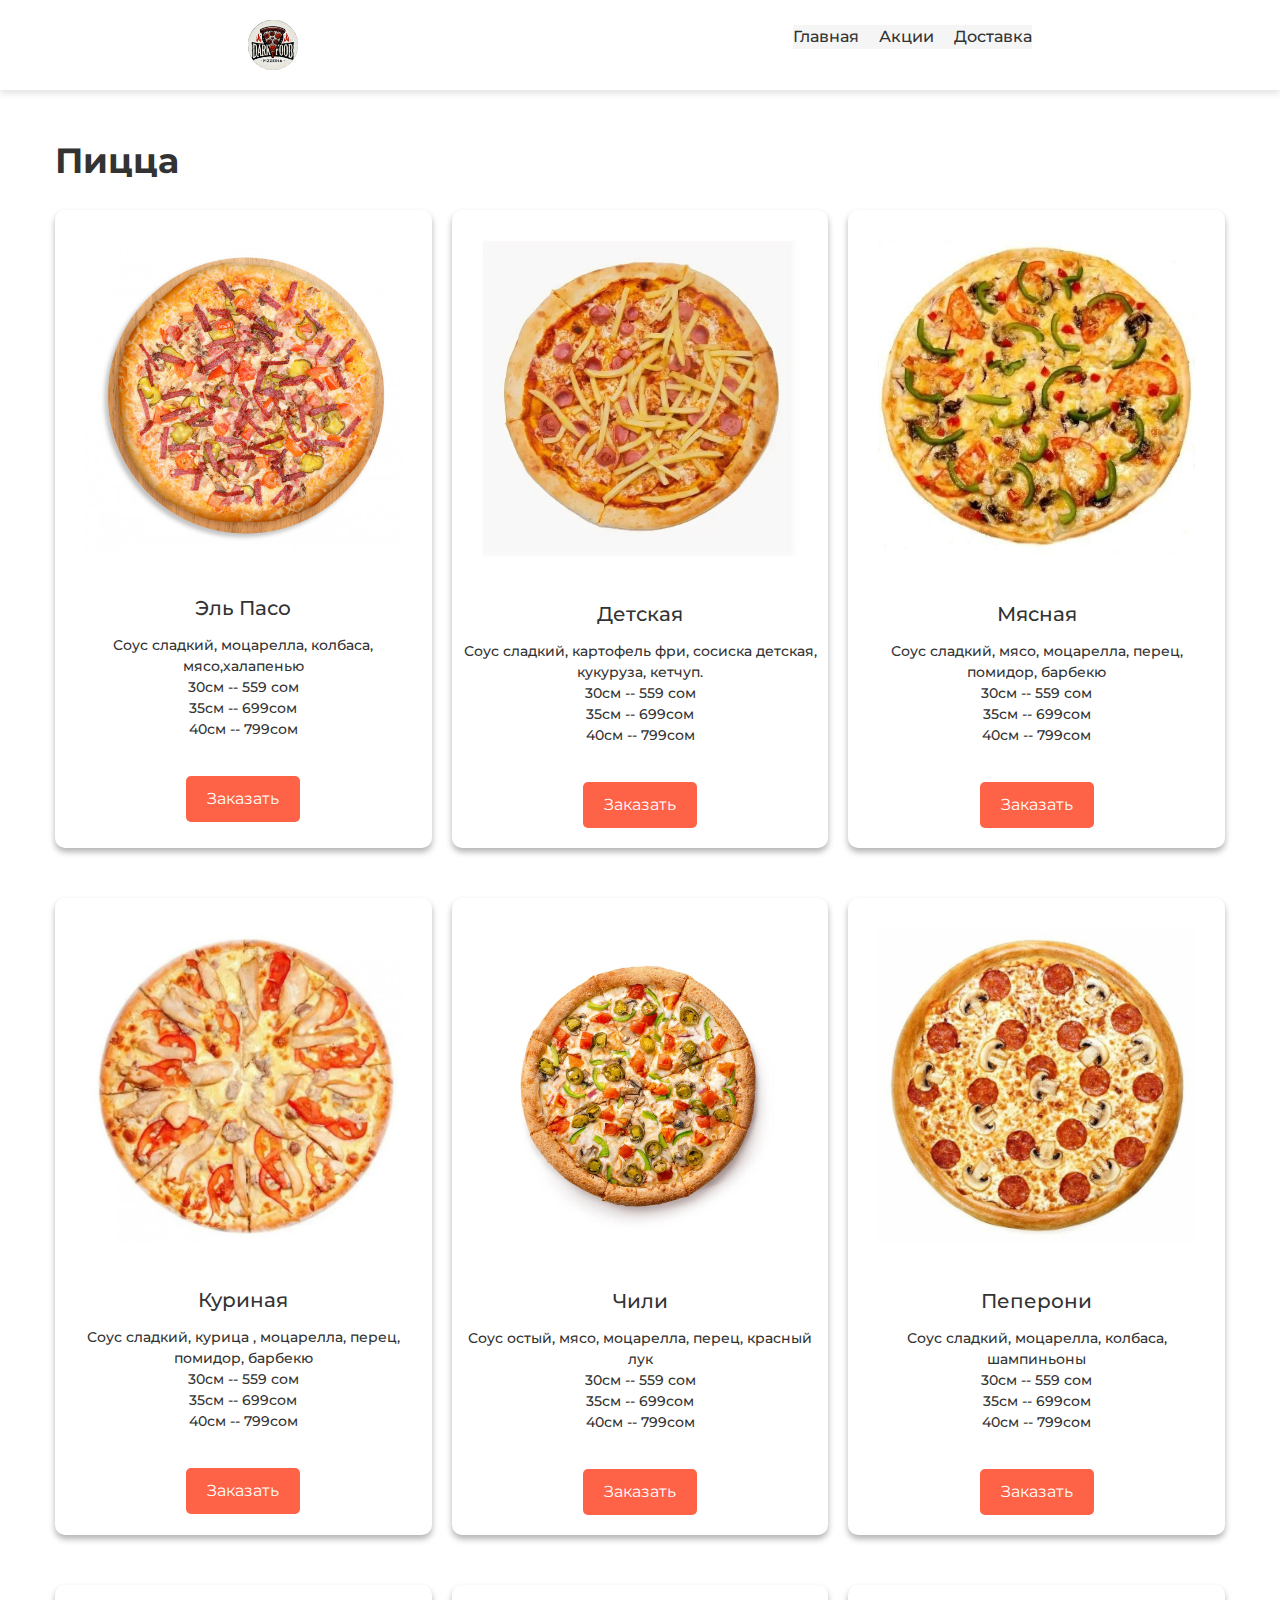
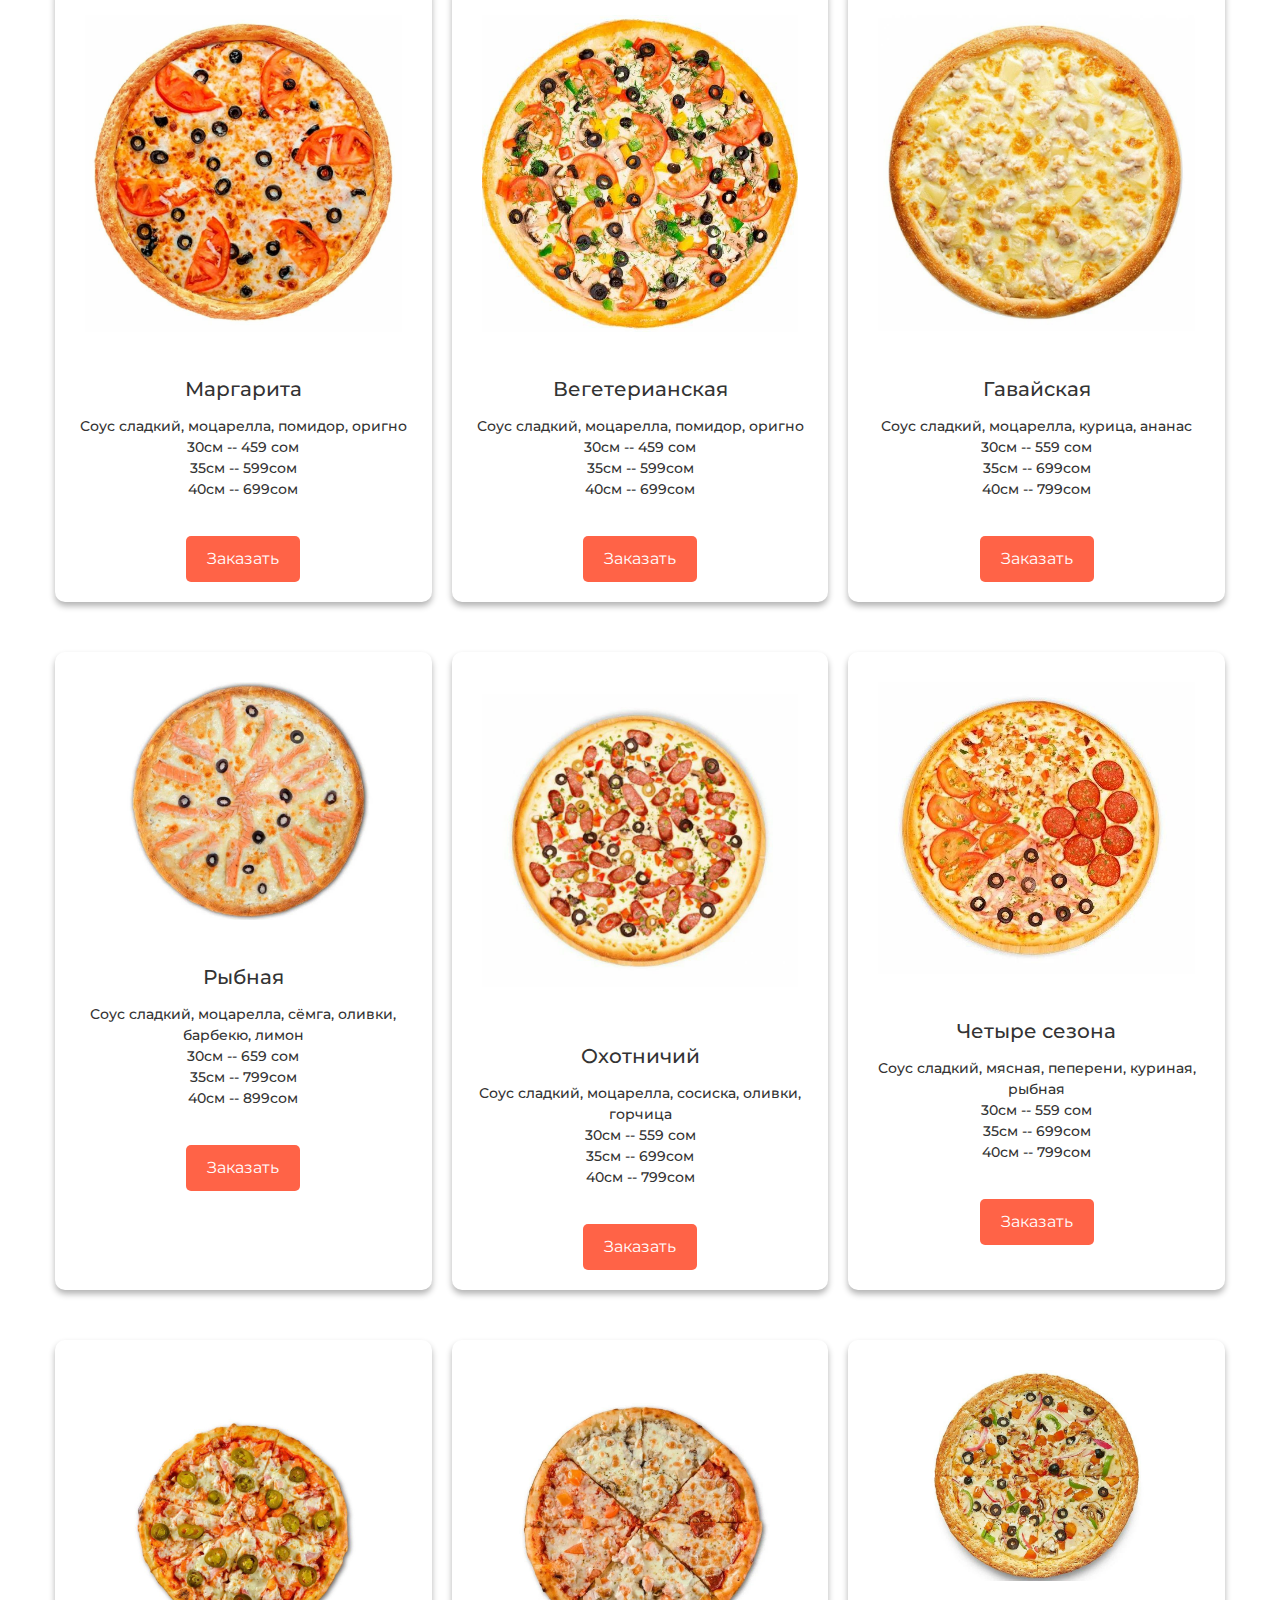
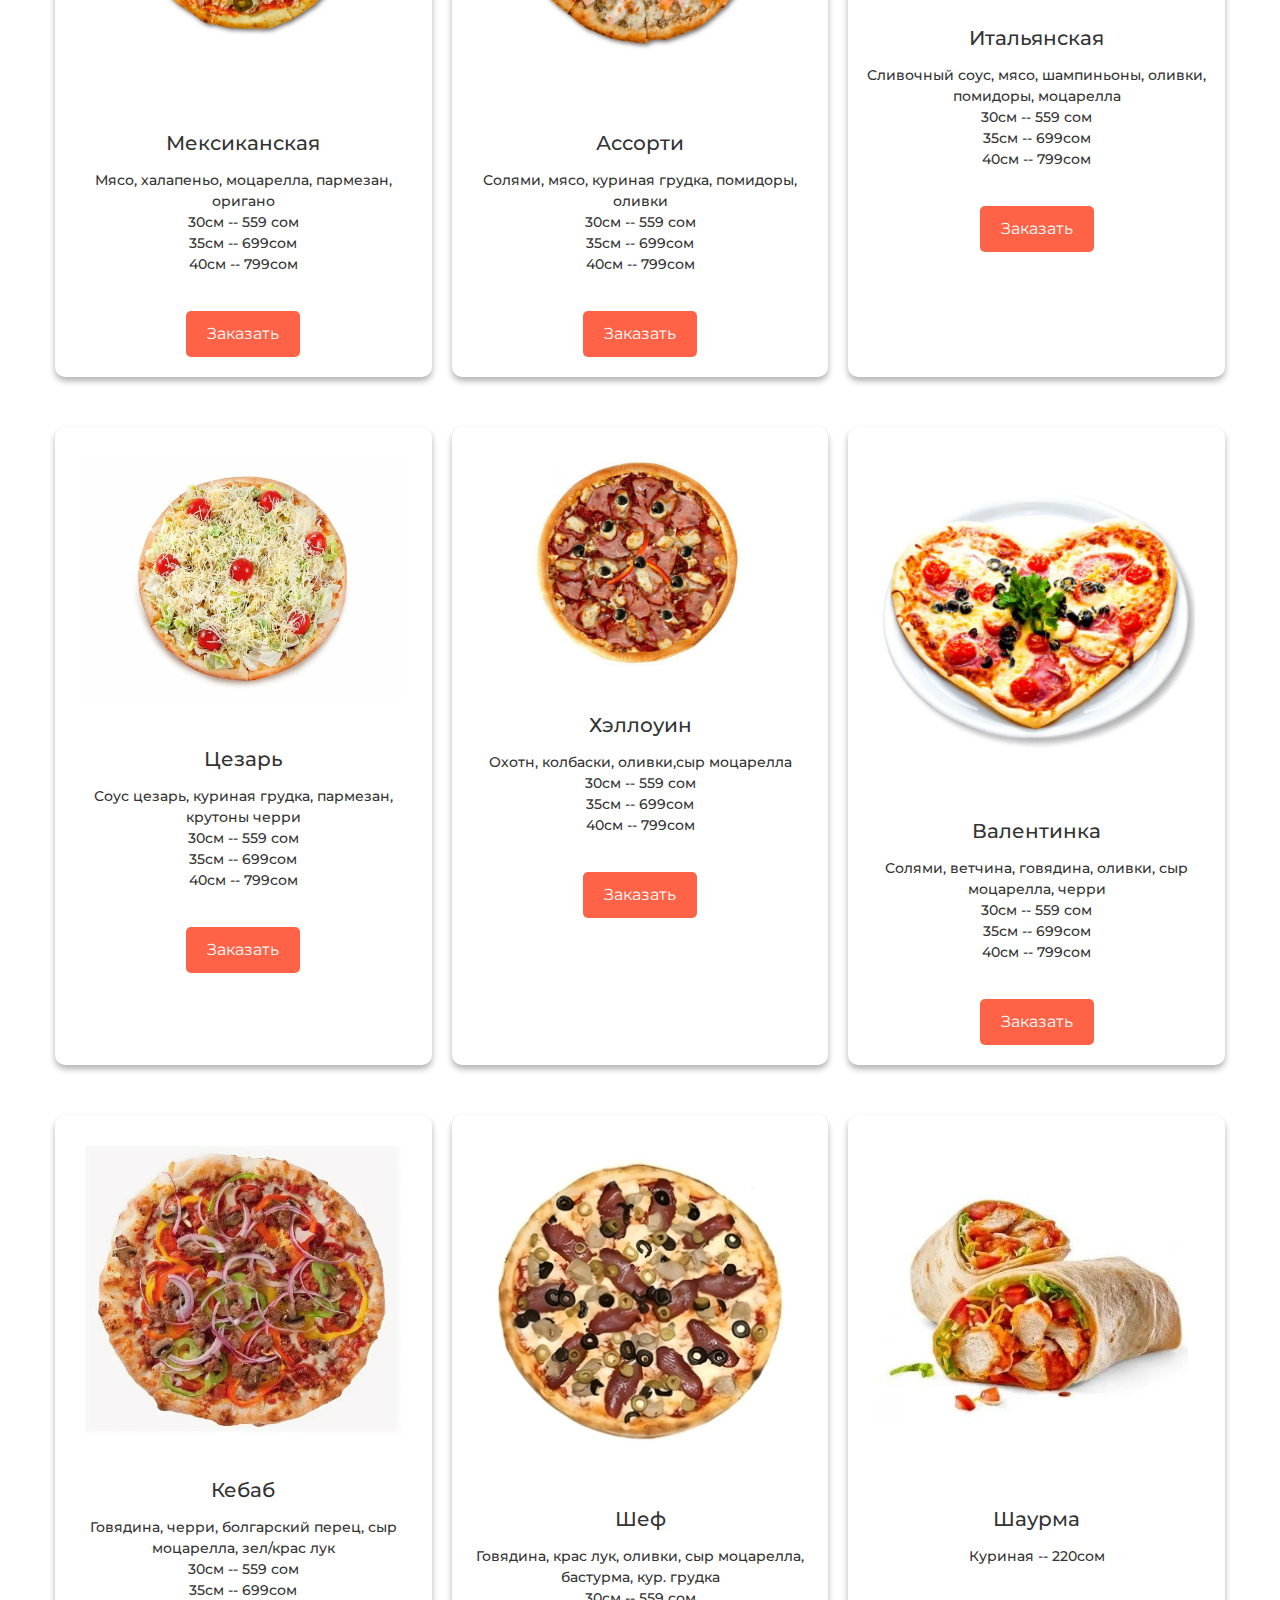
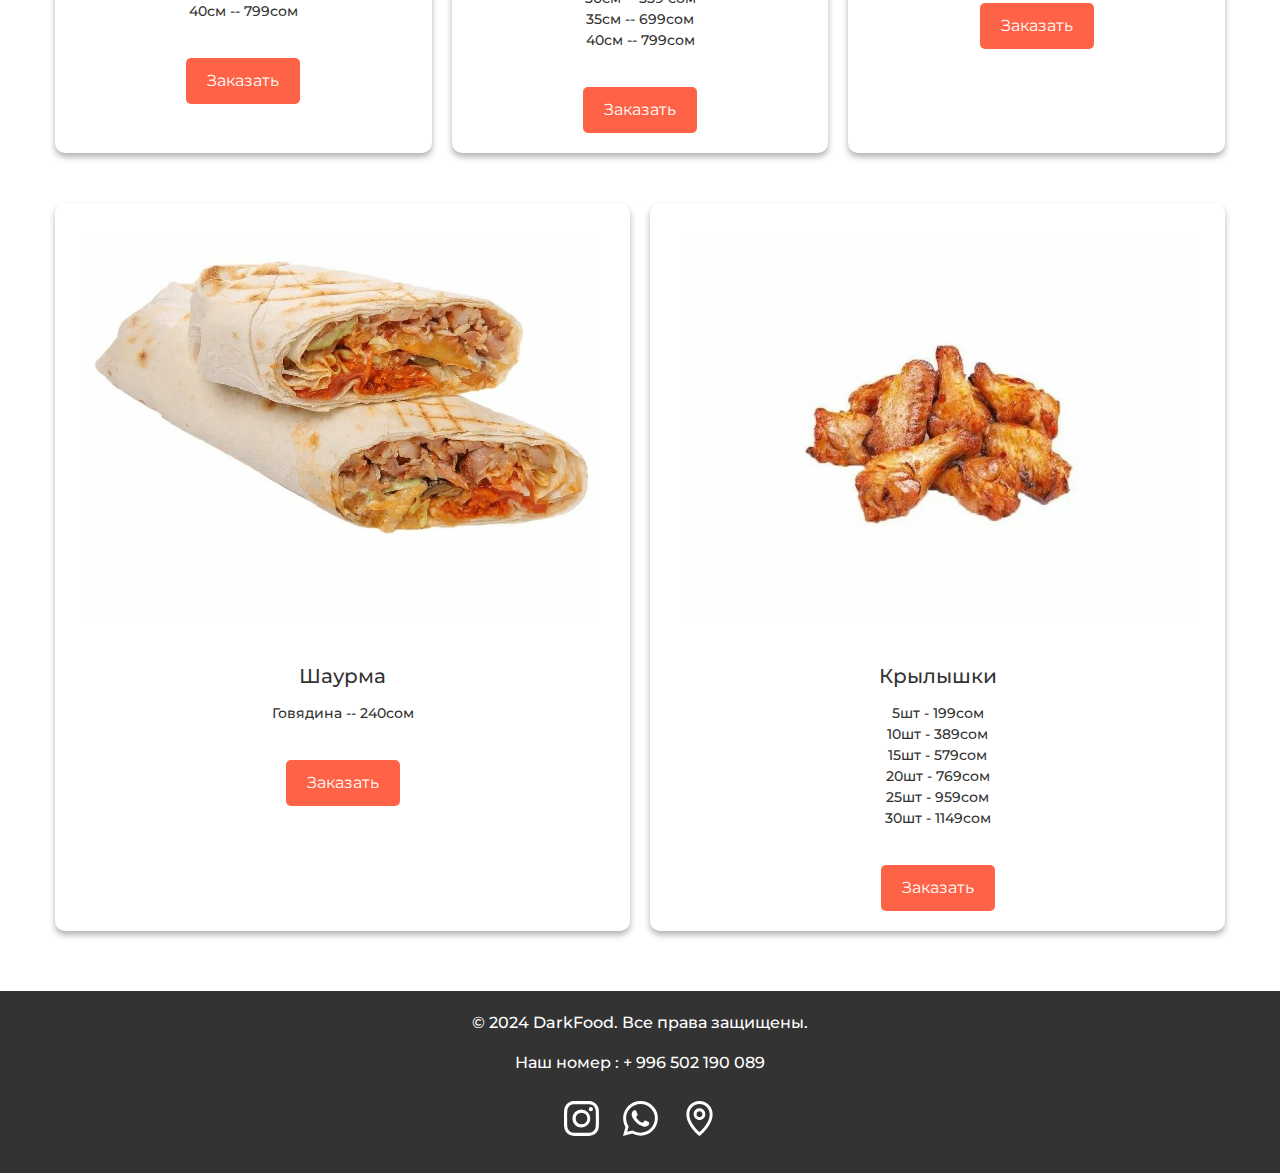
==== commit 2f30992f: "Update index.html" ====
--- a/index.html
+++ b/index.html
@@ -79,13 +79,13 @@
                 <div class="product-card">
                     <img src="маргарита.jpg" alt="Пицца">
                     <h3>Маргарита</h3>
-                    <p>Соус сладкий, моцарелла, помидор, оригно <br> 30см -- 559 сом <br>  35см -- 699сом <br> 40см -- 799сом </p>
+                    <p>Соус сладкий, моцарелла, помидор, оригно <br> 30см -- 459 сом <br>  35см -- 599сом <br> 40см -- 699сом </p>
                     <a href="https://api.whatsapp.com/send/?phone=996700480840&text&type=phone_number&app_absent=0" class="btn">Заказать</a>
                 </div>
                 <div class="product-card">
                     <img src="веганская.jpg" alt="Паста">
                     <h3>Вегетерианская</h3>
-                    <p>Соус сладкий, моцарелла, помидор, оригно <br> 30см -- 559 сом <br>  35см -- 699сом <br> 40см -- 799сом </p>
+                    <p>Соус сладкий, моцарелла, помидор, оригно <br> 30см -- 459 сом <br>  35см -- 599сом <br> 40см -- 699сом </p>
                     <a href="https://api.whatsapp.com/send/?phone=996700480840&text&type=phone_number&app_absent=0" class="btn">Заказать</a>
                 </div>
                 <div class="product-card">
@@ -97,7 +97,7 @@
                 <div class="product-card">
                     <img src="рыбная.jpg " alt="Паста">
                     <h3>Рыбная</h3>
-                    <p>Соус сладкий, моцарелла, сёмга, оливки, барбекю, лимон <br> 30см -- 559 сом <br>  35см -- 699сом <br> 40см -- 799сом</p>
+                    <p>Соус сладкий, моцарелла, сёмга, оливки, барбекю, лимон <br> 30см -- 659 сом <br>  35см -- 799сом <br> 40см -- 899сом</p>
                     <a href="https://api.whatsapp.com/send/?phone=996700480840&text&type=phone_number&app_absent=0" class="btn">Заказать</a>
                 </div>
                 <div class="product-card">
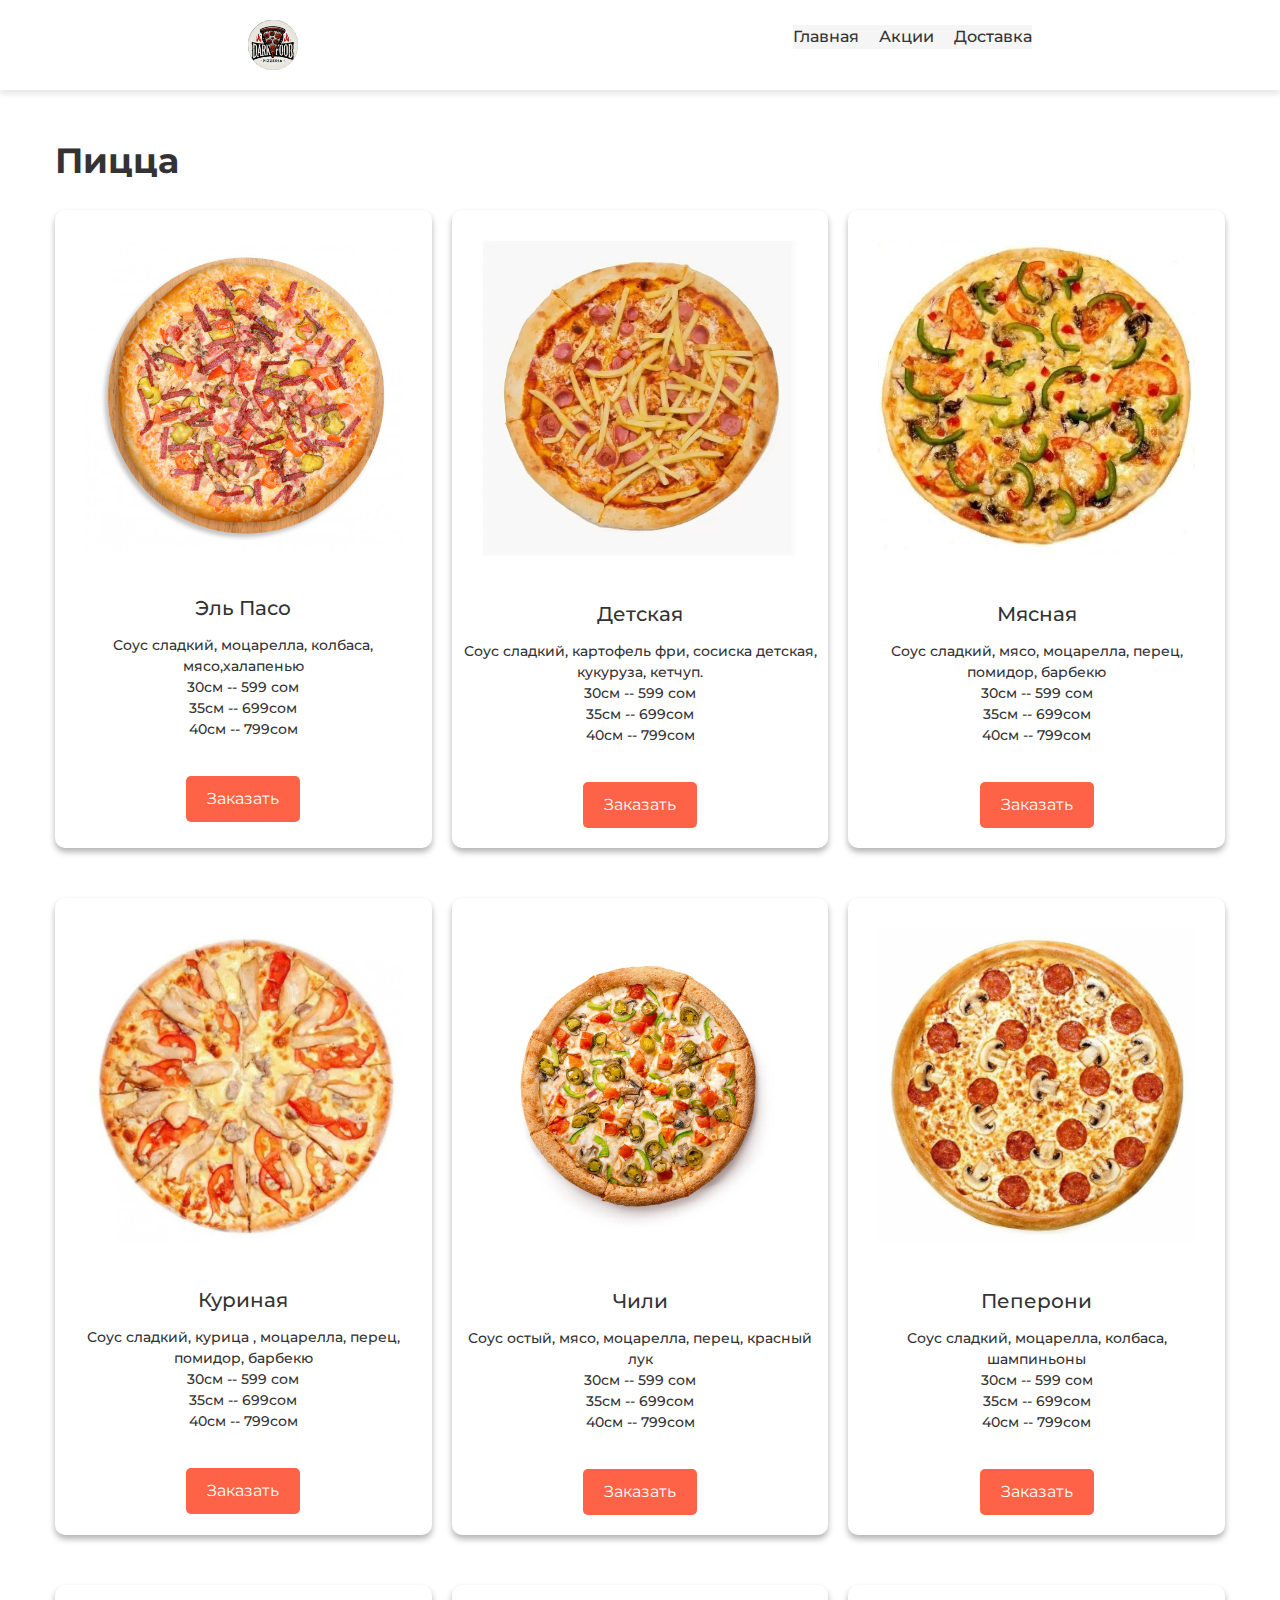
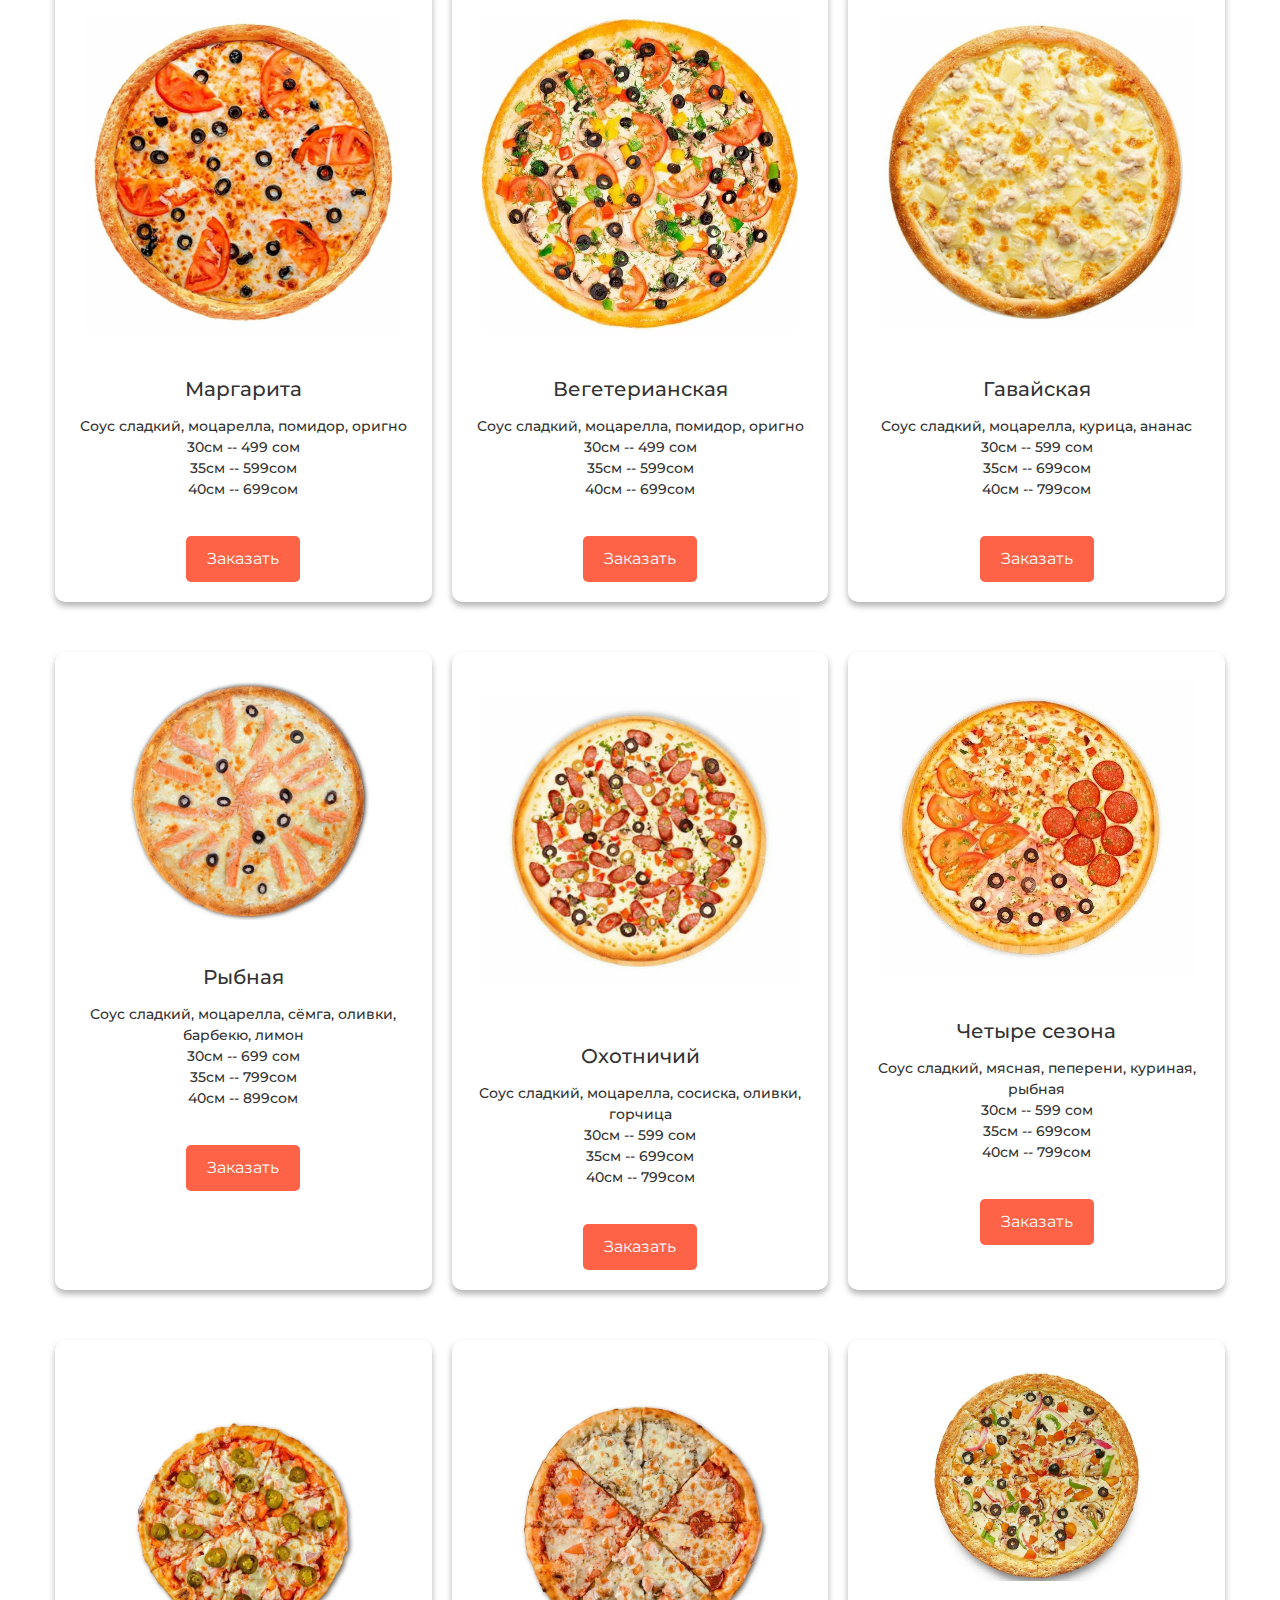
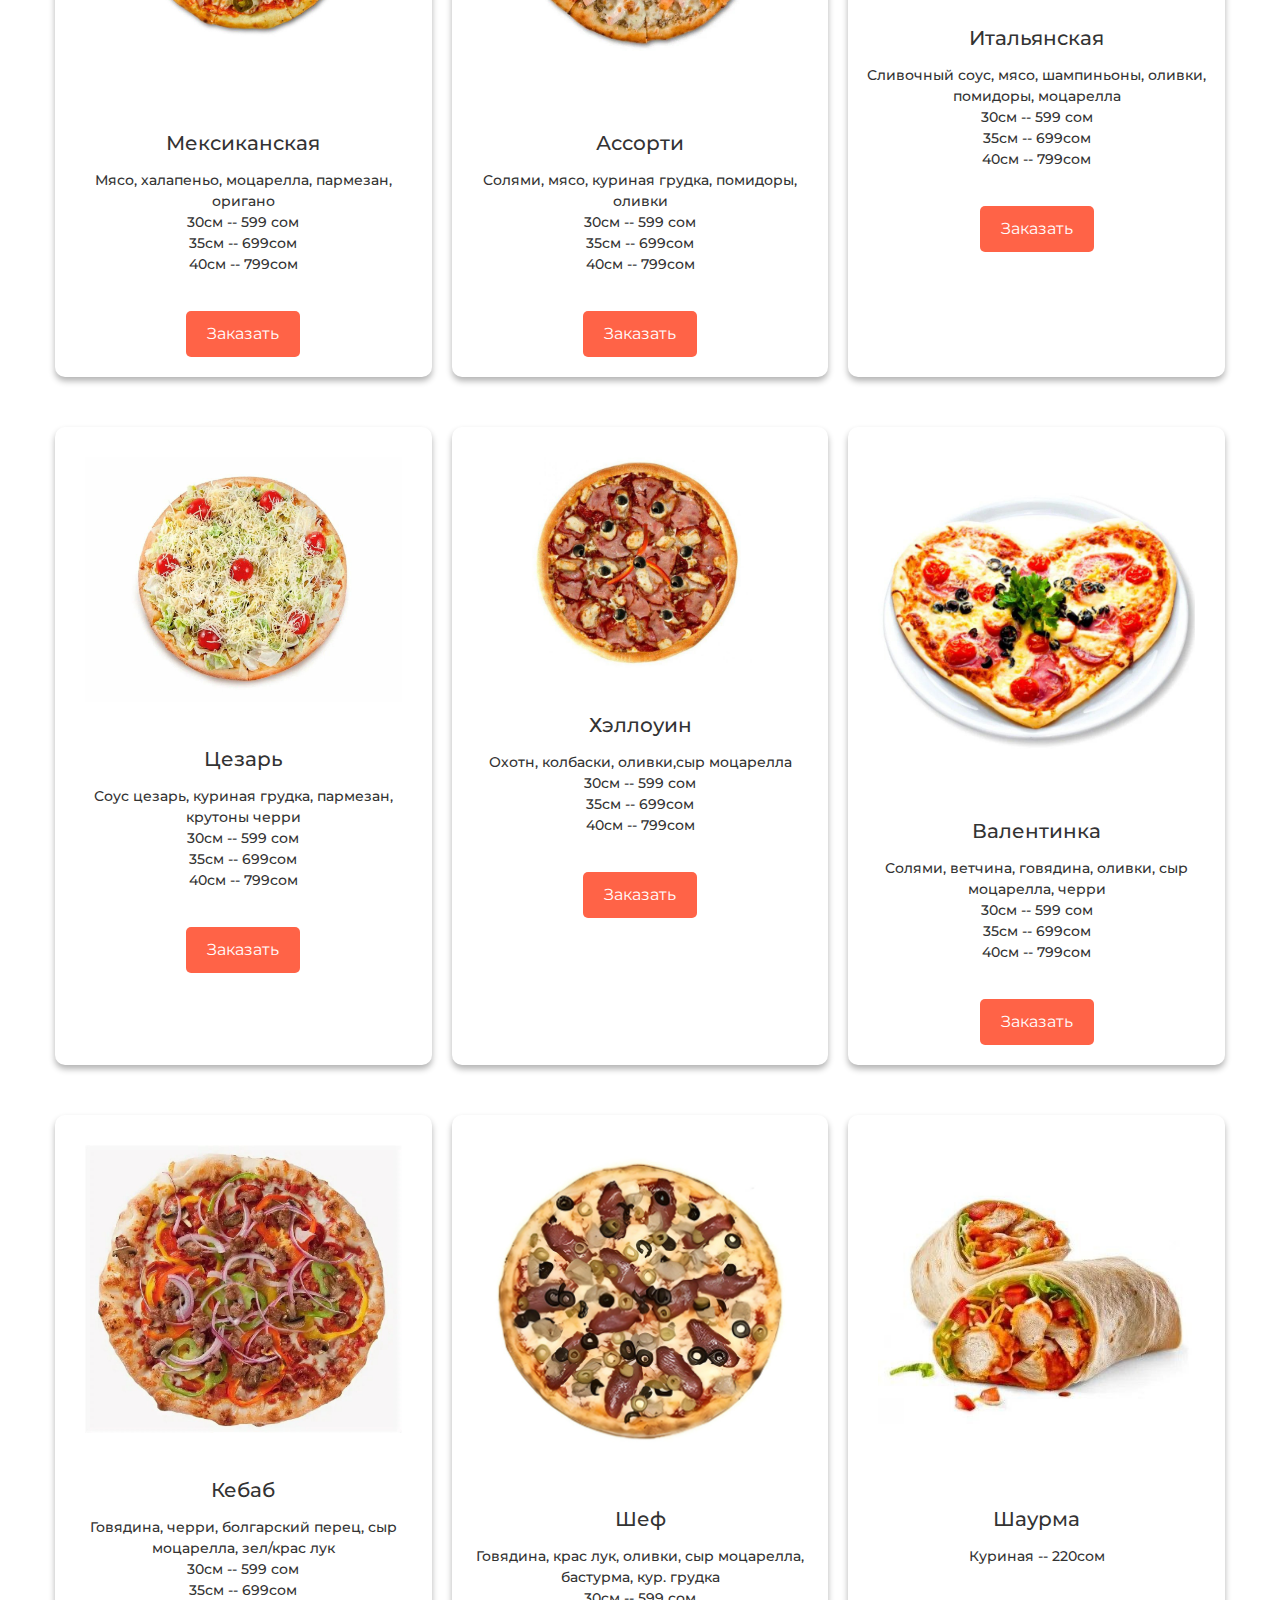
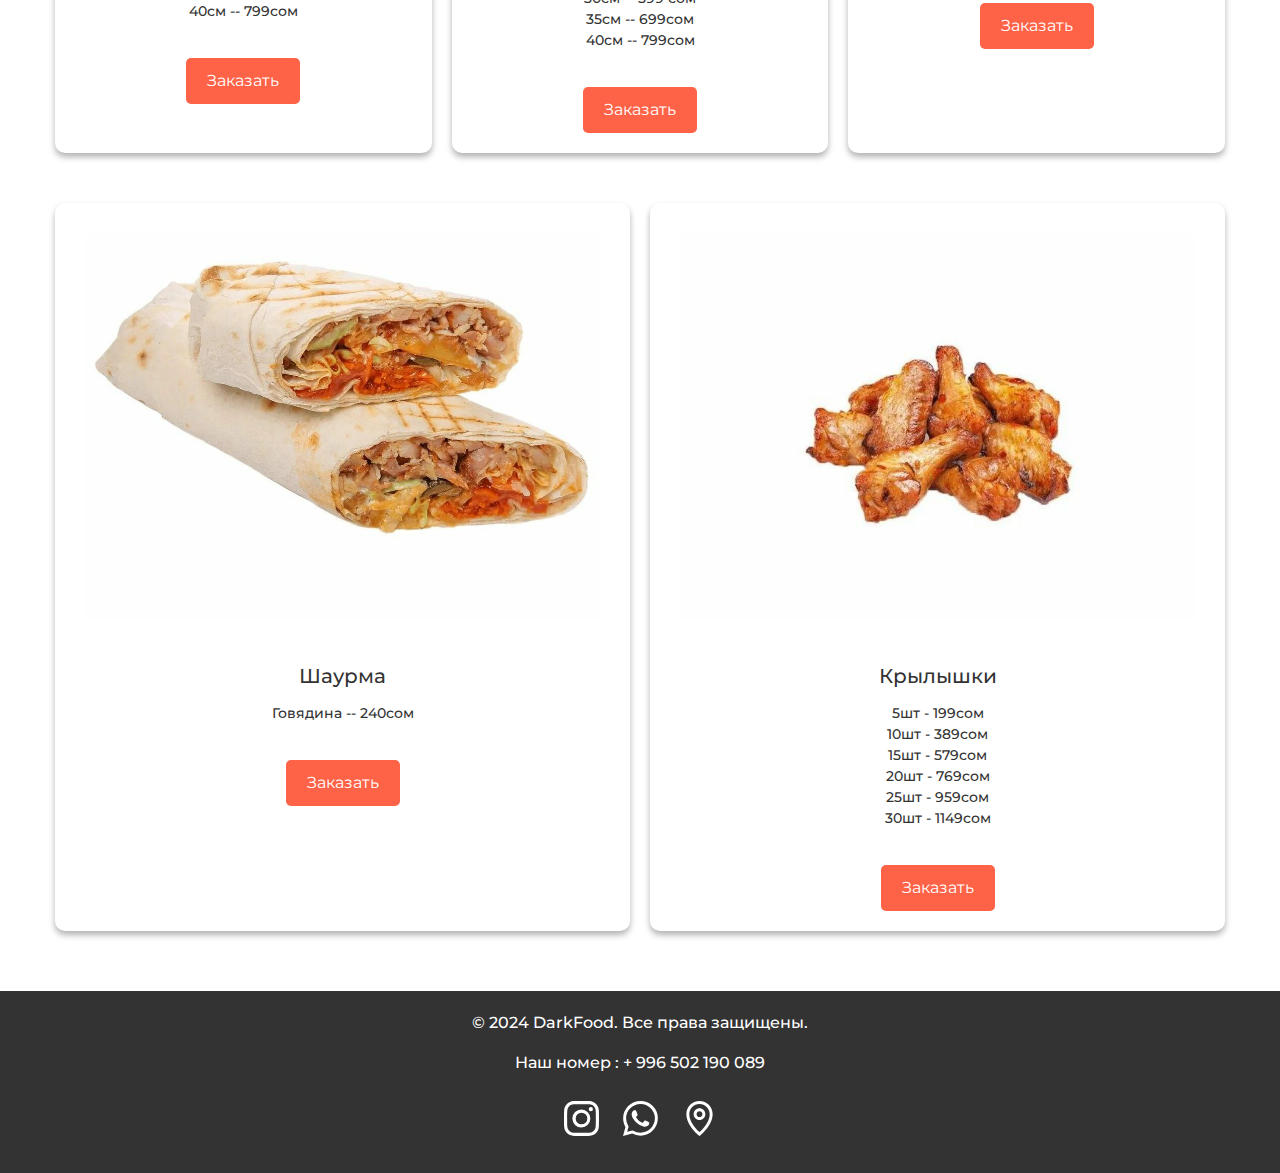
==== commit 0b358710: "correct prices" ====
--- a/index.html
+++ b/index.html
@@ -43,121 +43,121 @@
                 <div class="product-card">
                     <img src="эль пассо.jpg" alt="Пицца">
                     <h3>Эль Пасо</h3>
-                    <p>Соус сладкий, моцарелла, колбаса, мясо,халапенью <br> 30см -- 559 сом <br> 35см -- 699сом <br> 40см -- 799сом </p>
+                    <p>Соус сладкий, моцарелла, колбаса, мясо,халапенью <br> 30см -- 599 сом <br> 35см -- 699сом <br> 40см -- 799сом </p>
                     <a href="https://api.whatsapp.com/send/?phone=996700480840&text&type=phone_number&app_absent=0" class="btn">Заказать</a>
                 </div>
                 <div class="product-card">
                     <img src="детская.jpg" alt="Паста">
                     <h3>Детская</h3>
-                    <p>Соус сладкий, картофель фри, сосиска детская, кукуруза, кетчуп. <br> 30см -- 559 сом <br>  35см -- 699сом <br> 40см -- 799сом   </p>
+                    <p>Соус сладкий, картофель фри, сосиска детская, кукуруза, кетчуп. <br> 30см -- 599 сом <br>  35см -- 699сом <br> 40см -- 799сом   </p>
                     <a href="https://api.whatsapp.com/send/?phone=996700480840&text&type=phone_number&app_absent=0" class="btn">Заказать</a>
                 </div>
                 <div class="product-card">
                     <img src="мясная.jpg" alt="Пицца">
                     <h3>Мясная</h3>
-                    <p>Соус сладкий, мясо, моцарелла, перец, помидор, барбекю <br> 30см -- 559 сом <br>  35см -- 699сом <br> 40см -- 799сом  </p>
+                    <p>Соус сладкий, мясо, моцарелла, перец, помидор, барбекю <br> 30см -- 599 сом <br>  35см -- 699сом <br> 40см -- 799сом  </p>
                     <a href="https://api.whatsapp.com/send/?phone=996700480840&text&type=phone_number&app_absent=0" class="btn">Заказать</a>
                 </div>
                 <div class="product-card">
                     <img src="куриная.jpg " alt="Паста">
                     <h3>Куриная</h3>
-                    <p>Соус сладкий, курица , моцарелла, перец, помидор, барбекю <br> 30см -- 559 сом <br>  35см -- 699сом <br> 40см -- 799сом </p>
+                    <p>Соус сладкий, курица , моцарелла, перец, помидор, барбекю <br> 30см -- 599 сом <br>  35см -- 699сом <br> 40см -- 799сом </p>
                     <a href="https://api.whatsapp.com/send/?phone=996700480840&text&type=phone_number&app_absent=0" class="btn">Заказать</a>
                 </div>
                 <div class="product-card">
                     <img src="Чили2.jpg" alt="Пицца">
                     <h3>Чили</h3>
-                    <p>Соус остый, мясо, моцарелла, перец, красный лук <br> 30см -- 559 сом <br>  35см -- 699сом <br> 40см -- 799сом </p>
+                    <p>Соус остый, мясо, моцарелла, перец, красный лук <br> 30см -- 599 сом <br>  35см -- 699сом <br> 40см -- 799сом </p>
                     <a href="https://api.whatsapp.com/send/?phone=996700480840&text&type=phone_number&app_absent=0" class="btn">Заказать</a>
                 </div>
                 <div class="product-card">
                     <img src="Пепперони.jpg" alt="Паста">
                     <h3>Пеперони</h3>
-                    <p>Соус сладкий, моцарелла, колбаса, шампиньоны <br> 30см -- 559 сом <br>  35см -- 699сом <br> 40см -- 799сом </p>
+                    <p>Соус сладкий, моцарелла, колбаса, шампиньоны <br> 30см -- 599 сом <br>  35см -- 699сом <br> 40см -- 799сом </p>
                     <a href="https://api.whatsapp.com/send/?phone=996700480840&text&type=phone_number&app_absent=0" class="btn">Заказать</a>
                 </div>
                 <div class="product-card">
                     <img src="маргарита.jpg" alt="Пицца">
                     <h3>Маргарита</h3>
-                    <p>Соус сладкий, моцарелла, помидор, оригно <br> 30см -- 459 сом <br>  35см -- 599сом <br> 40см -- 699сом </p>
+                    <p>Соус сладкий, моцарелла, помидор, оригно <br> 30см -- 499 сом <br>  35см -- 599сом <br> 40см -- 699сом </p>
                     <a href="https://api.whatsapp.com/send/?phone=996700480840&text&type=phone_number&app_absent=0" class="btn">Заказать</a>
                 </div>
                 <div class="product-card">
                     <img src="веганская.jpg" alt="Паста">
                     <h3>Вегетерианская</h3>
-                    <p>Соус сладкий, моцарелла, помидор, оригно <br> 30см -- 459 сом <br>  35см -- 599сом <br> 40см -- 699сом </p>
+                    <p>Соус сладкий, моцарелла, помидор, оригно <br> 30см -- 499 сом <br>  35см -- 599сом <br> 40см -- 699сом </p>
                     <a href="https://api.whatsapp.com/send/?phone=996700480840&text&type=phone_number&app_absent=0" class="btn">Заказать</a>
                 </div>
                 <div class="product-card">
                     <img src="гавайская.jpg " alt="Пицца">
                     <h3>Гавайская</h3>
-                    <p>Соус сладкий, моцарелла, курица, ананас <br> 30см -- 559 сом <br>  35см -- 699сом <br> 40см -- 799сом</p>
+                    <p>Соус сладкий, моцарелла, курица, ананас <br> 30см -- 599 сом <br>  35см -- 699сом <br> 40см -- 799сом</p>
                     <a href="https://api.whatsapp.com/send/?phone=996700480840&text&type=phone_number&app_absent=0" class="btn">Заказать</a>
                 </div>
                 <div class="product-card">
                     <img src="рыбная.jpg " alt="Паста">
                     <h3>Рыбная</h3>
-                    <p>Соус сладкий, моцарелла, сёмга, оливки, барбекю, лимон <br> 30см -- 659 сом <br>  35см -- 799сом <br> 40см -- 899сом</p>
+                    <p>Соус сладкий, моцарелла, сёмга, оливки, барбекю, лимон <br> 30см -- 699 сом <br>  35см -- 799сом <br> 40см -- 899сом</p>
                     <a href="https://api.whatsapp.com/send/?phone=996700480840&text&type=phone_number&app_absent=0" class="btn">Заказать</a>
                 </div>
                 <div class="product-card">
                     <img src="охотничья.jpg " alt="Пицца">
                     <h3>Охотничий</h3>
-                    <p>Соус сладкий, моцарелла, сосиска, оливки, горчица <br> 30см -- 559 сом <br>  35см -- 699сом <br> 40см -- 799сом </p>
+                    <p>Соус сладкий, моцарелла, сосиска, оливки, горчица <br> 30см -- 599 сом <br>  35см -- 699сом <br> 40см -- 799сом </p>
                     <a href="https://api.whatsapp.com/send/?phone=996700480840&text&type=phone_number&app_absent=0" class="btn">Заказать</a>
                 </div>
                 <div class="product-card">
                     <img src="четыресезона.jpg " alt="Пицца">
                     <h3>Четыре сезона</h3>
-                    <p>Соус сладкий, мясная, пеперени, куриная, рыбная <br> 30см -- 559 сом <br>  35см -- 699сом <br> 40см -- 799сом</p>
+                    <p>Соус сладкий, мясная, пеперени, куриная, рыбная <br> 30см -- 599 сом <br>  35см -- 699сом <br> 40см -- 799сом</p>
                     <a href="https://api.whatsapp.com/send/?phone=996700480840&text&type=phone_number&app_absent=0" class="btn">Заказать</a>
                 </div>
                 <div class="product-card">
                     <img src="мексиканская.озп.jpg" alt="Пицца">
                     <h3>Мексиканская</h3>
-                    <p>Мясо, халапеньо, моцарелла, пармезан, оригано <br> 30см -- 559 сом <br> 35см -- 699сом <br> 40см -- 799сом </p>
+                    <p>Мясо, халапеньо, моцарелла, пармезан, оригано <br> 30см -- 599 сом <br> 35см -- 699сом <br> 40см -- 799сом </p>
                     <a href="https://api.whatsapp.com/send/?phone=996700480840&text&type=phone_number&app_absent=0" class="btn">Заказать</a>
                 </div>
                 <div class="product-card">
                     <img src="Ассорти.jpg" alt="Паста">
                     <h3>Ассорти</h3>
-                    <p>Солями, мясо, куриная грудка, помидоры, оливки <br> 30см -- 559 сом <br>  35см -- 699сом <br> 40см -- 799сом   </p>
+                    <p>Солями, мясо, куриная грудка, помидоры, оливки <br> 30см -- 599 сом <br>  35см -- 699сом <br> 40см -- 799сом   </p>
                     <a href="https://api.whatsapp.com/send/?phone=996700480840&text&type=phone_number&app_absent=0" class="btn">Заказать</a>
                 </div>
                 <div class="product-card">
                     <img src="итальянская.jpg" alt="Пицца">
                     <h3>Итальянская</h3>
-                    <p>Сливочный соус, мясо, шампиньоны, оливки, помидоры, моцарелла<br> 30см -- 559 сом <br>  35см -- 699сом <br> 40см -- 799сом  </p>
+                    <p>Сливочный соус, мясо, шампиньоны, оливки, помидоры, моцарелла<br> 30см -- 599 сом <br>  35см -- 699сом <br> 40см -- 799сом  </p>
                     <a href="https://api.whatsapp.com/send/?phone=996700480840&text&type=phone_number&app_absent=0" class="btn">Заказать</a>
                 </div>
                 <div class="product-card">
                     <img src="цезарь.jpg " alt="Паста">
                     <h3>Цезарь</h3>
-                    <p>Соус цезарь, куриная грудка, пармезан, крутоны черри<br> 30см -- 559 сом <br>  35см -- 699сом <br> 40см -- 799сом </p>
+                    <p>Соус цезарь, куриная грудка, пармезан, крутоны черри<br> 30см -- 599 сом <br>  35см -- 699сом <br> 40см -- 799сом </p>
                     <a href="https://api.whatsapp.com/send/?phone=996700480840&text&type=phone_number&app_absent=0" class="btn">Заказать</a>
                 </div>
                 <div class="product-card">
                     <img src="хэллоуин.jpg" alt="Пицца">
                     <h3>Хэллоуин</h3>
-                    <p>Охотн, колбаски, оливки,сыр моцарелла <br> 30см -- 559 сом <br>  35см -- 699сом <br> 40см -- 799сом </p>
+                    <p>Охотн, колбаски, оливки,сыр моцарелла <br> 30см -- 599 сом <br>  35см -- 699сом <br> 40см -- 799сом </p>
                     <a href="https://api.whatsapp.com/send/?phone=996700480840&text&type=phone_number&app_absent=0" class="btn">Заказать</a>
                 </div>
                 <div class="product-card">
                     <img src="валентинка.jpg" alt="Паста">
                     <h3>Валентинка</h3>
-                    <p>Солями, ветчина, говядина, оливки, сыр моцарелла, черри <br> 30см -- 559 сом <br>  35см -- 699сом <br> 40см -- 799сом </p>
+                    <p>Солями, ветчина, говядина, оливки, сыр моцарелла, черри <br> 30см -- 599 сом <br>  35см -- 699сом <br> 40см -- 799сом </p>
                     <a href="https://api.whatsapp.com/send/?phone=996700480840&text&type=phone_number&app_absent=0" class="btn">Заказать</a>
                 </div>
                 <div class="product-card">
                     <img src="Кебаб.jpg" alt="Пицца">
                     <h3>Кебаб</h3>
-                    <p>Говядина, черри, болгарский перец, сыр моцарелла, зел/крас лук <br> 30см -- 559 сом <br>  35см -- 699сом <br> 40см -- 799сом </p>
+                    <p>Говядина, черри, болгарский перец, сыр моцарелла, зел/крас лук <br> 30см -- 599 сом <br>  35см -- 699сом <br> 40см -- 799сом </p>
                     <a href="https://api.whatsapp.com/send/?phone=996700480840&text&type=phone_number&app_absent=0" class="btn">Заказать</a>
                 </div>
                 <div class="product-card">
                     <img src="шеф.jpg" alt="Паста">
                     <h3>Шеф</h3>
-                    <p>Говядина, крас лук, оливки, сыр моцарелла, бастурма, кур. грудка <br> 30см -- 559 сом <br>  35см -- 699сом <br> 40см -- 799сом   </p>
+                    <p>Говядина, крас лук, оливки, сыр моцарелла, бастурма, кур. грудка <br> 30см -- 599 сом <br>  35см -- 699сом <br> 40см -- 799сом   </p>
                     <a href="https://api.whatsapp.com/send/?phone=996700480840&text&type=phone_number&app_absent=0" class="btn">Заказать</a>
                 </div>
 
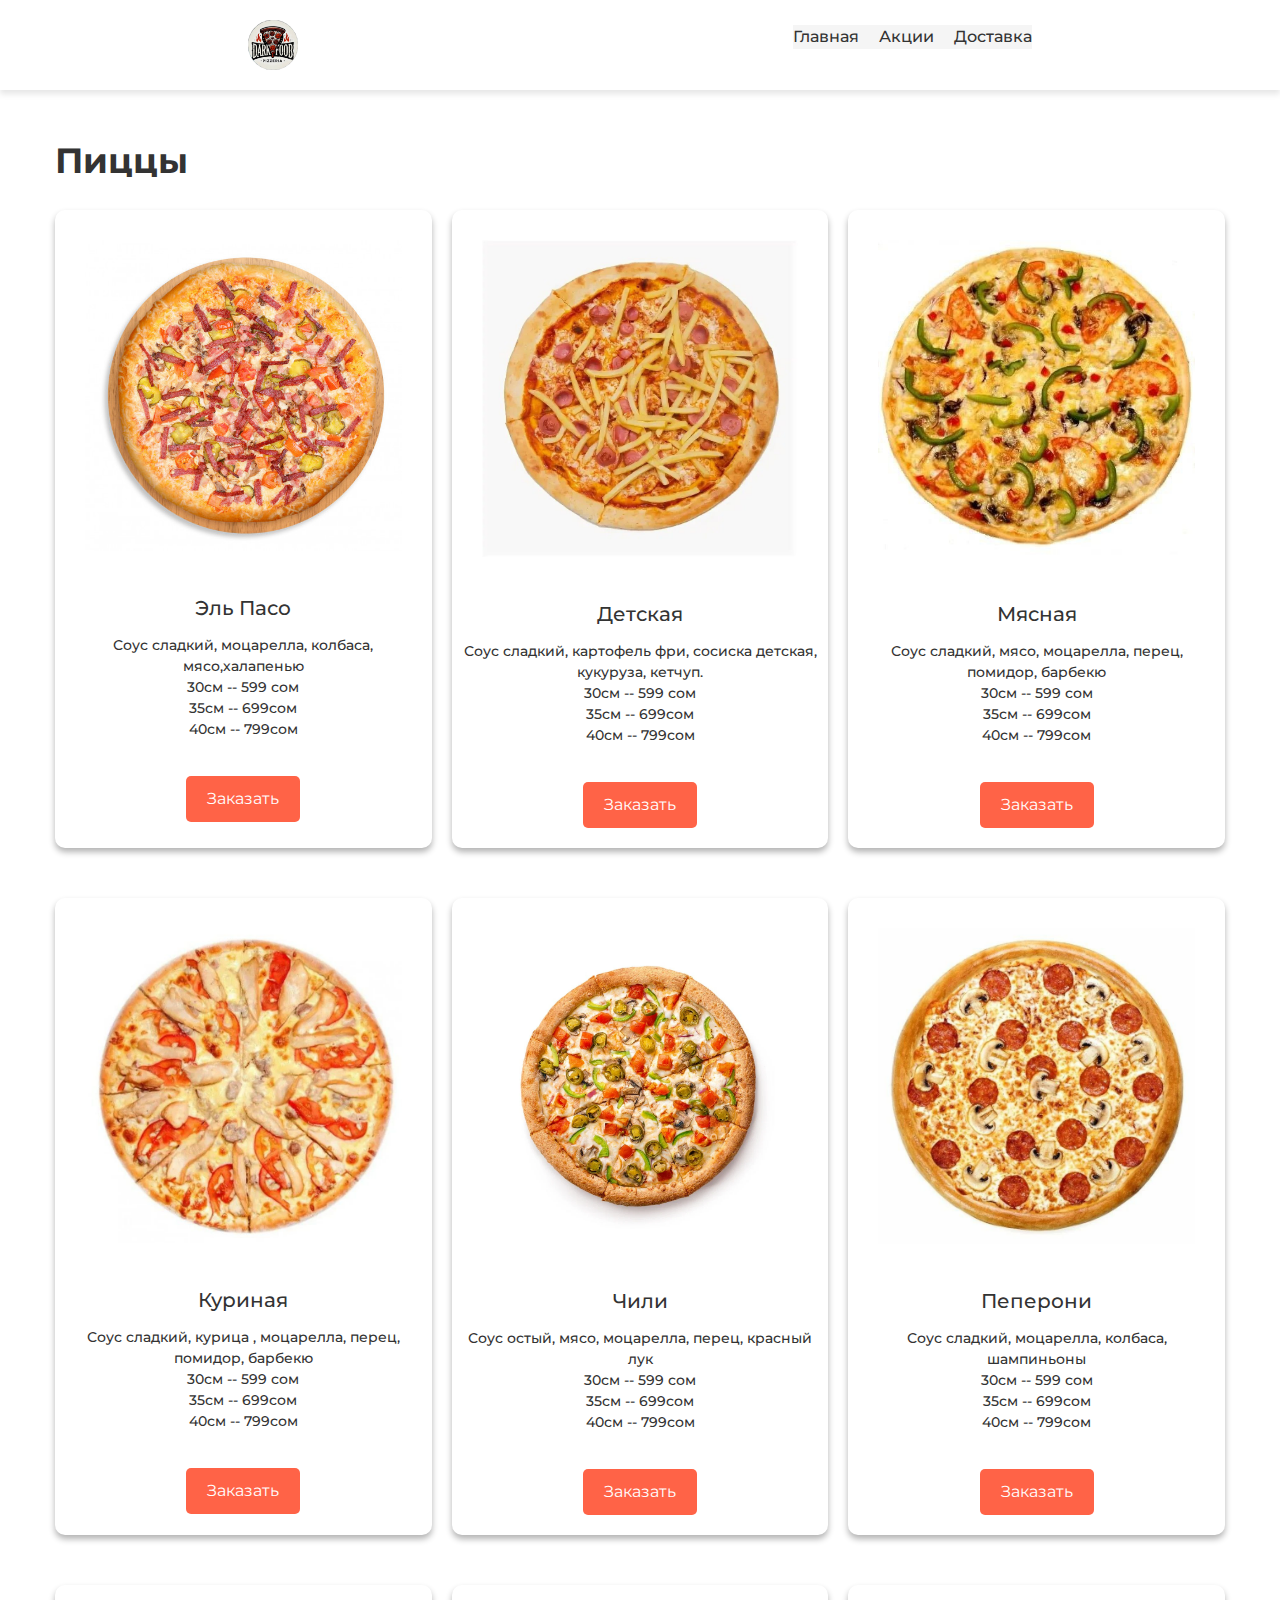
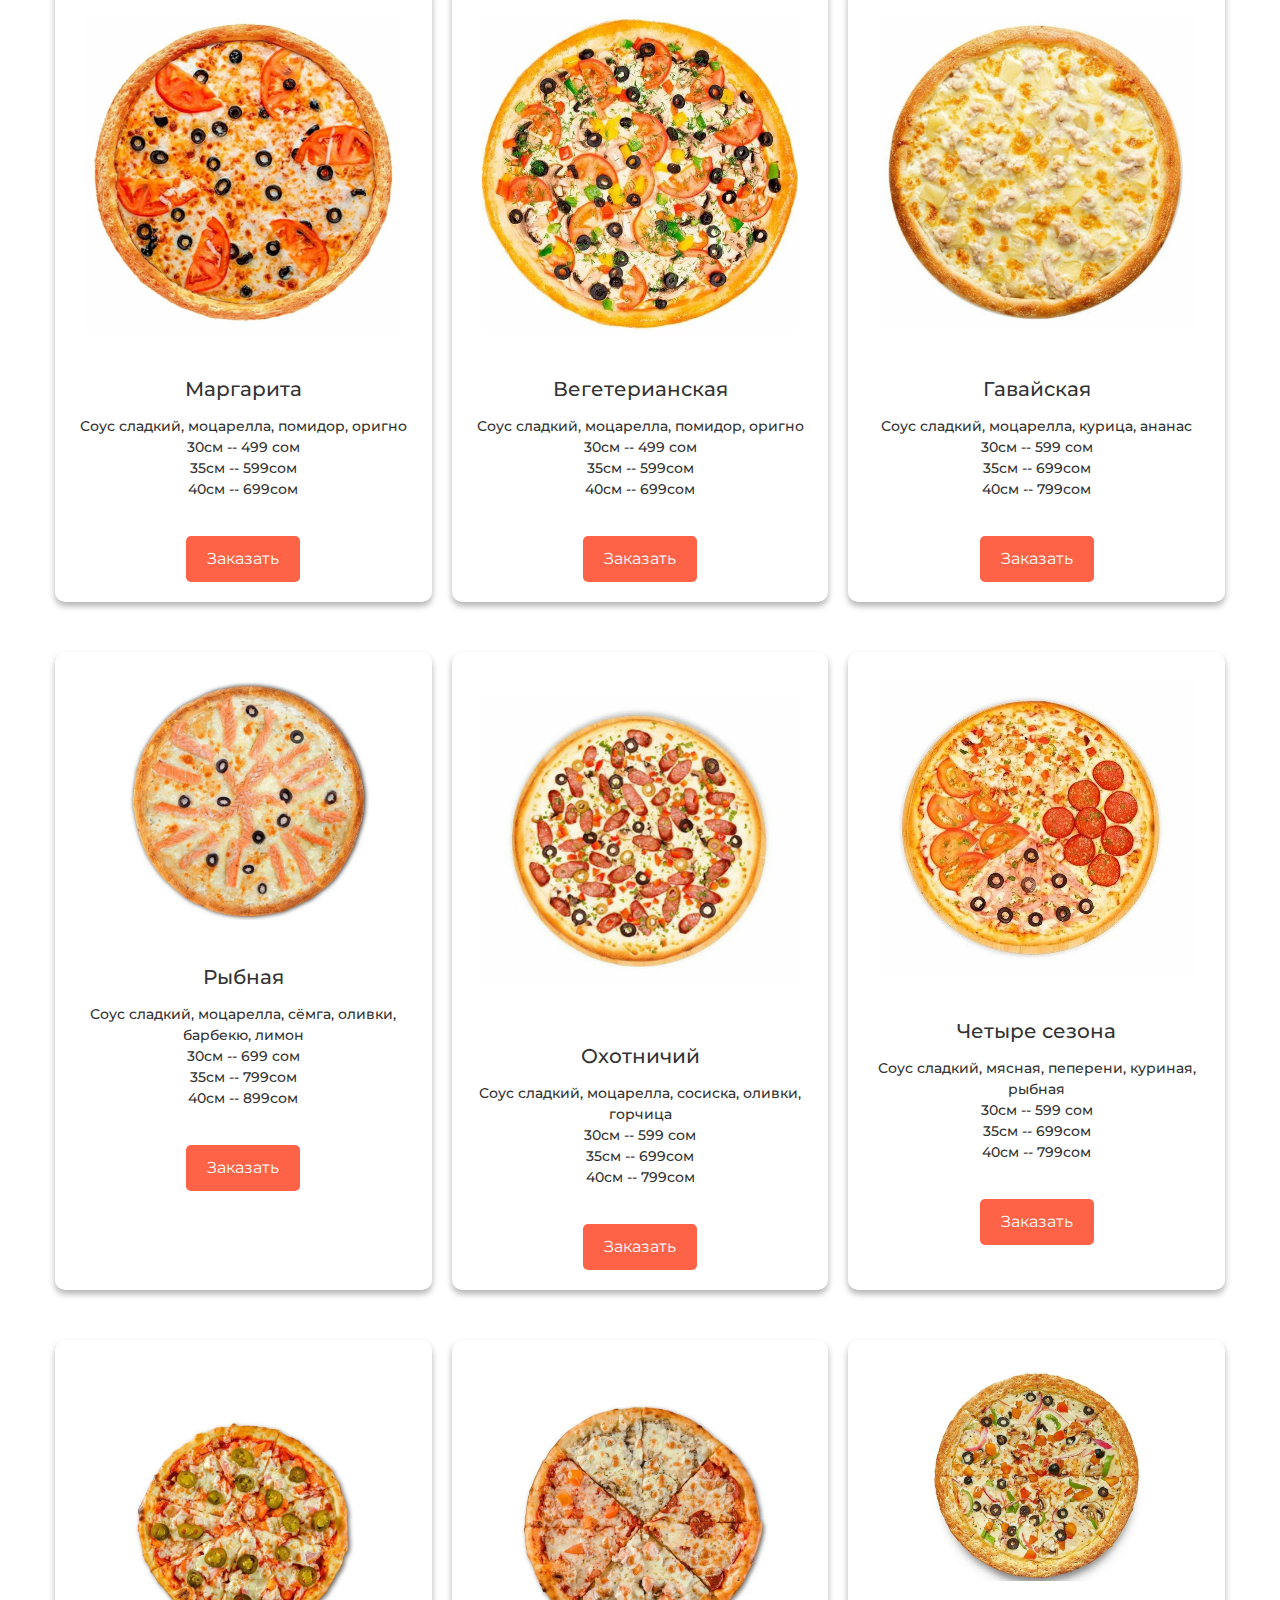
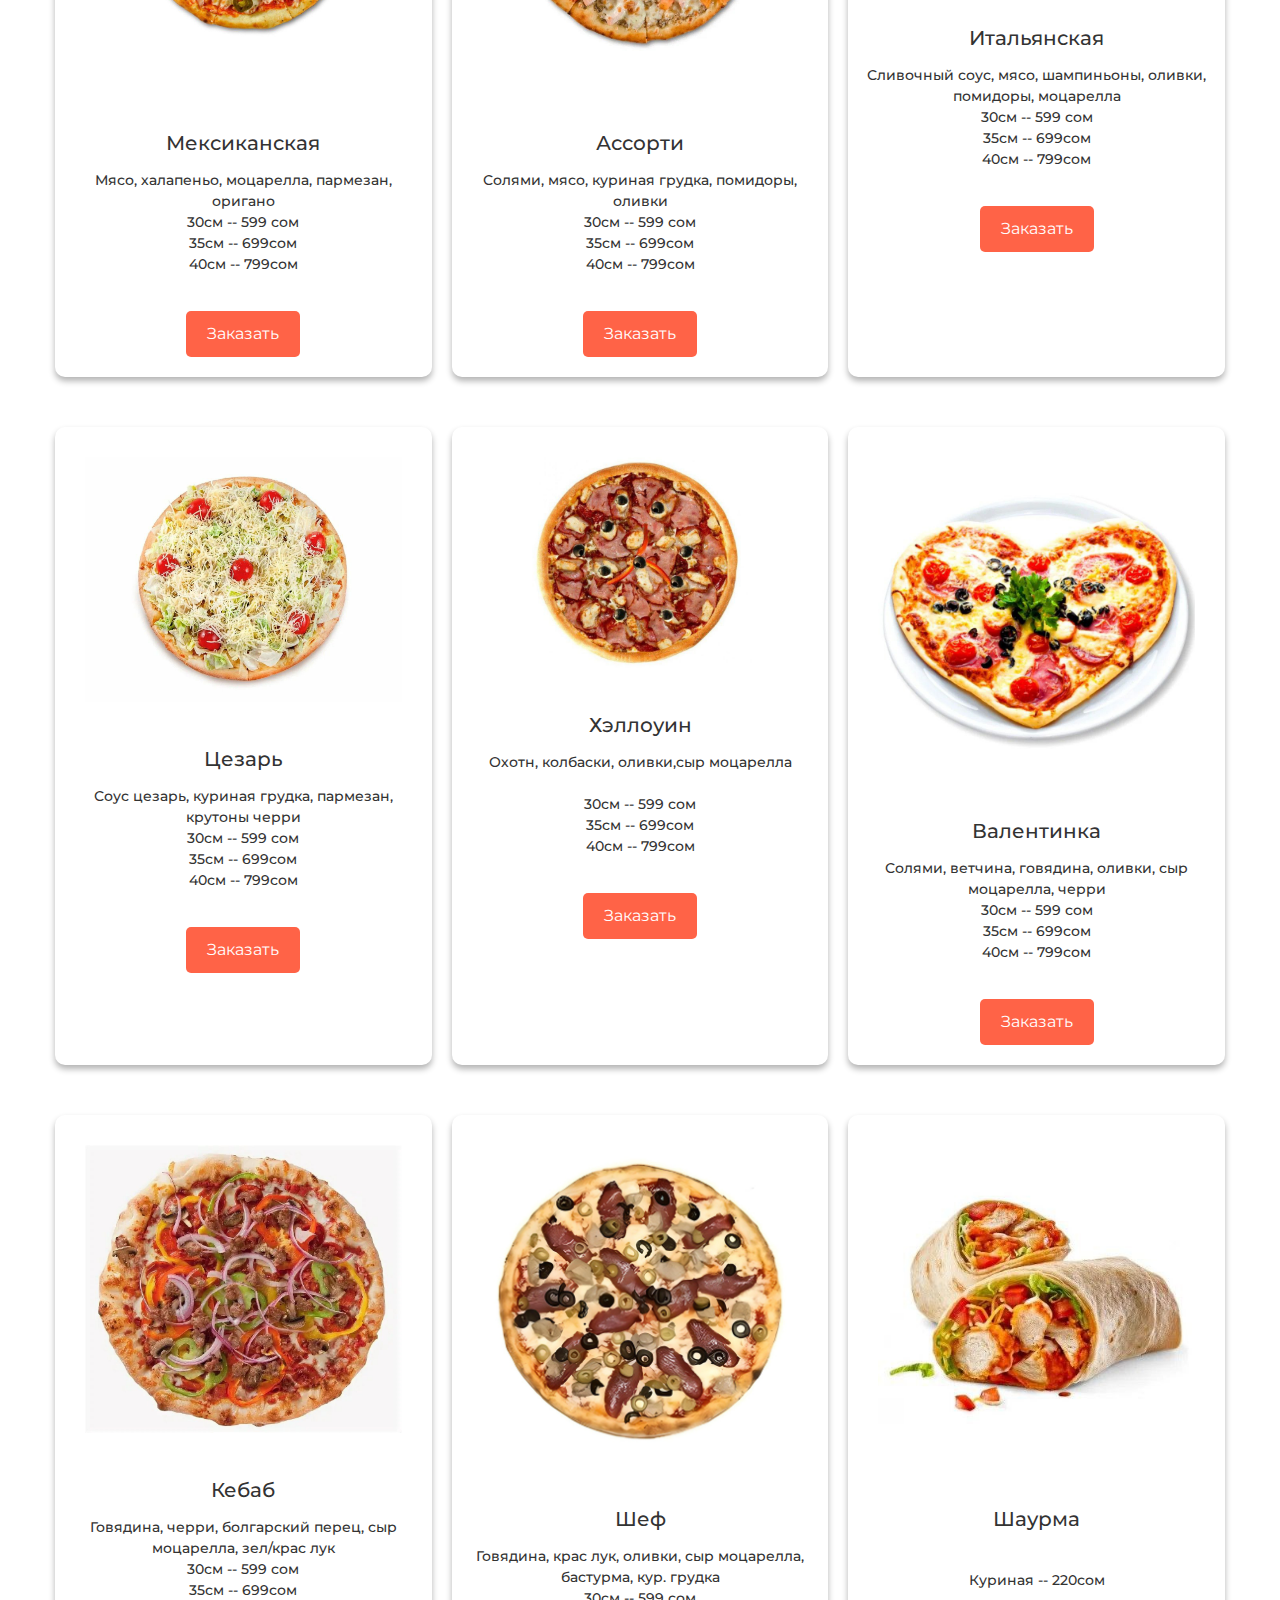
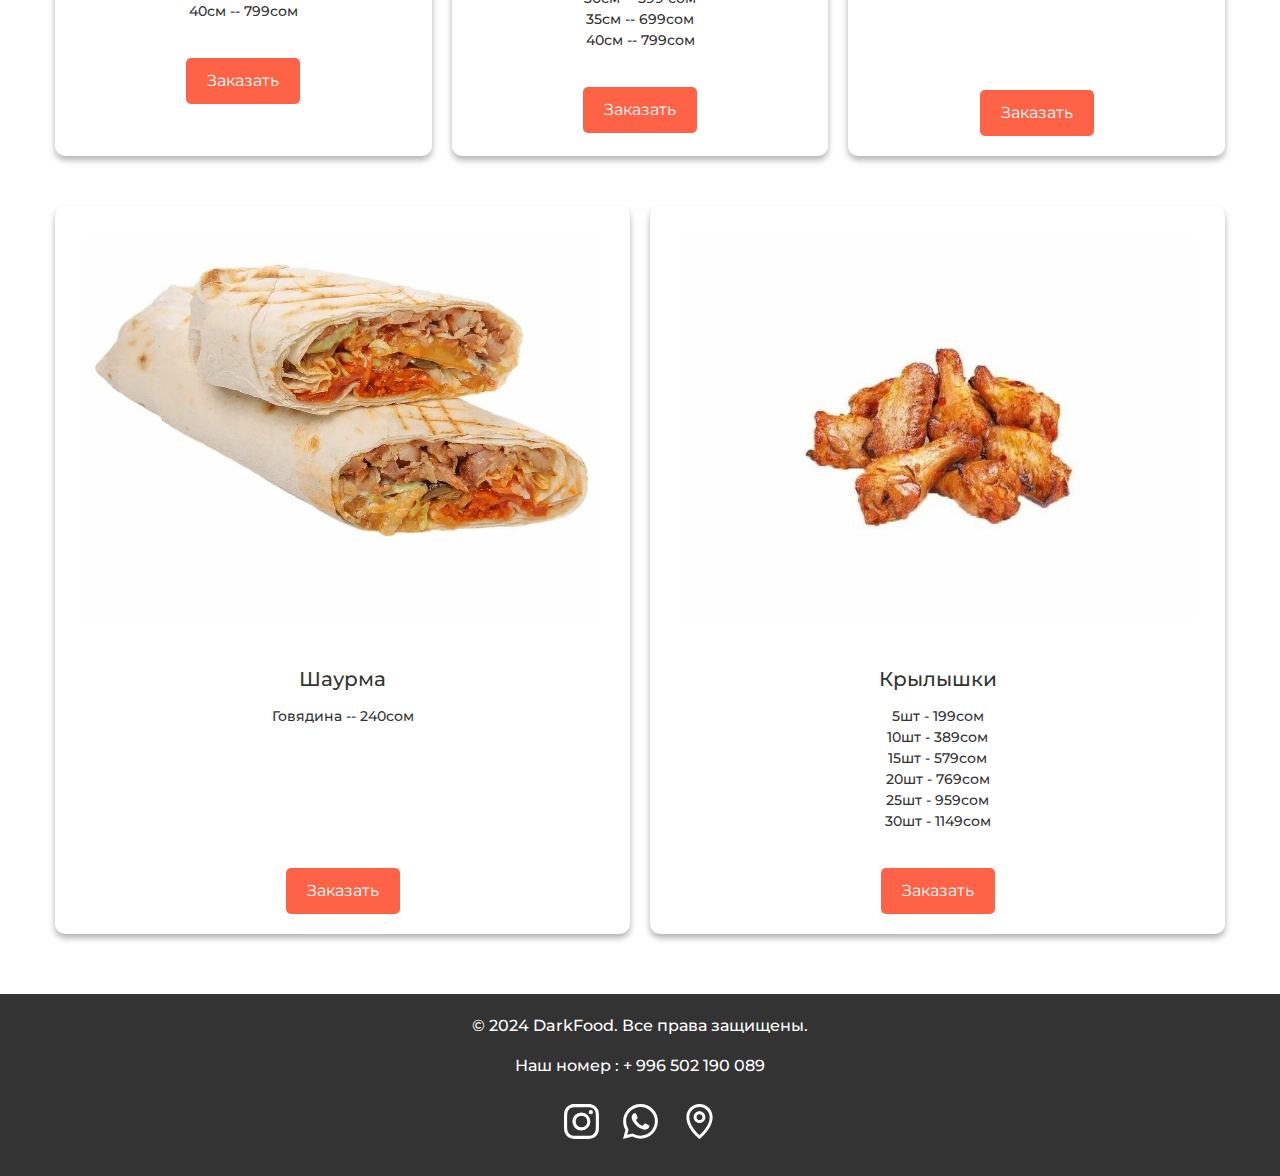
==== commit 15b4b851: "Update index.html" ====
--- a/index.html
+++ b/index.html
@@ -4,9 +4,10 @@
     <meta charset="UTF-8">
     <meta name="viewport" content="width=device-width, initial-scale=1.0">
     <title>Dark Food</title>
- <link rel="stylesheet" href="https://cdn.jsdelivr.net/npm/bootstrap@4.0.0/dist/css/bootstrap.min.css" integrity="sha384-Gn5384xqQ1aoWXA+058RXPxPg6fy4IWvTNh0E263XmFcJlSAwiGgFAW/dAiS6JXm" crossorigin="anonymous">
+	<link rel="stylesheet" href="https://cdn.jsdelivr.net/npm/bootstrap@4.0.0/dist/css/bootstrap.min.css" integrity="sha384-Gn5384xqQ1aoWXA+058RXPxPg6fy4IWvTNh0E263XmFcJlSAwiGgFAW/dAiS6JXm" crossorigin="anonymous">
     <link rel="preconnect" href="https://fonts.googleapis.com">
     <link rel="preconnect" href="https://fonts.gstatic.com" crossorigin>
+	<link rel="shortcut icon" href="IMG_2168.PNG" type="image/x-icon">
     <link href="https://fonts.googleapis.com/css2?family=Montserrat:ital,wght@0,100..900;1,100..900&display=swap" rel="stylesheet">
    
     <link rel="stylesheet" href="new.css">
@@ -37,147 +38,192 @@
     <!-- Карточки товаров -->
     <section class="products">
         <div class="container">
-            <h1 id="menu" style="font-weight: 700; font-size: 35px;"> Пицца</h1>
+            <h1 id="menu" style="font-weight: 700; font-size: 35px;"> Пиццы</h1>
                      <div class="product-grid">
-
-                <div class="product-card">
-                    <img src="эль пассо.jpg" alt="Пицца">
+                        
+                <div class="product-card">
+                    <div class="img">
+                        <img src="эль пассо.jpg" alt="Пицца">
+                    </div>
                     <h3>Эль Пасо</h3>
                     <p>Соус сладкий, моцарелла, колбаса, мясо,халапенью <br> 30см -- 599 сом <br> 35см -- 699сом <br> 40см -- 799сом </p>
-                    <a href="https://api.whatsapp.com/send/?phone=996700480840&text&type=phone_number&app_absent=0" class="btn">Заказать</a>
-                </div>
-                <div class="product-card">
-                    <img src="детская.jpg" alt="Паста">
+                    <a href="https://strannosti.github.io/form/" class="btn">Заказать</a>
+                </div>
+                <div class="product-card">
+                    <div class="img">
+                        <img src="детская.jpg" alt="Паста">
+                    </div>
                     <h3>Детская</h3>
                     <p>Соус сладкий, картофель фри, сосиска детская, кукуруза, кетчуп. <br> 30см -- 599 сом <br>  35см -- 699сом <br> 40см -- 799сом   </p>
-                    <a href="https://api.whatsapp.com/send/?phone=996700480840&text&type=phone_number&app_absent=0" class="btn">Заказать</a>
-                </div>
-                <div class="product-card">
-                    <img src="мясная.jpg" alt="Пицца">
+                    <a href="https://strannosti.github.io/form/" class="btn">Заказать</a>
+                </div>
+                <div class="product-card">
+                    <div class="img">
+                        <img src="мясная.jpg" alt="Пицца">
+                    </div>
                     <h3>Мясная</h3>
                     <p>Соус сладкий, мясо, моцарелла, перец, помидор, барбекю <br> 30см -- 599 сом <br>  35см -- 699сом <br> 40см -- 799сом  </p>
-                    <a href="https://api.whatsapp.com/send/?phone=996700480840&text&type=phone_number&app_absent=0" class="btn">Заказать</a>
-                </div>
-                <div class="product-card">
-                    <img src="куриная.jpg " alt="Паста">
+                    <a href="https://strannosti.github.io/form/" class="btn">Заказать</a>
+                </div>
+                <div class="product-card">
+                    <div class="img">
+                        <img src="куриная.jpg " alt="Паста">
+                    </div>
                     <h3>Куриная</h3>
                     <p>Соус сладкий, курица , моцарелла, перец, помидор, барбекю <br> 30см -- 599 сом <br>  35см -- 699сом <br> 40см -- 799сом </p>
-                    <a href="https://api.whatsapp.com/send/?phone=996700480840&text&type=phone_number&app_absent=0" class="btn">Заказать</a>
-                </div>
-                <div class="product-card">
-                    <img src="Чили2.jpg" alt="Пицца">
+                    <a href="https://strannosti.github.io/form/" class="btn">Заказать</a>
+                </div>
+                <div class="product-card">
+                    <div class="img">
+                        <img src="Чили2.jpg" alt="Пицца">
+                    </div>
                     <h3>Чили</h3>
                     <p>Соус остый, мясо, моцарелла, перец, красный лук <br> 30см -- 599 сом <br>  35см -- 699сом <br> 40см -- 799сом </p>
-                    <a href="https://api.whatsapp.com/send/?phone=996700480840&text&type=phone_number&app_absent=0" class="btn">Заказать</a>
-                </div>
-                <div class="product-card">
-                    <img src="Пепперони.jpg" alt="Паста">
+                    <a href="https://strannosti.github.io/form/" class="btn">Заказать</a>
+                </div>
+                <div class="product-card">
+                    <div class="img">
+                        <img src="Пепперони.jpg" alt="Паста">
+                    </div>
                     <h3>Пеперони</h3>
                     <p>Соус сладкий, моцарелла, колбаса, шампиньоны <br> 30см -- 599 сом <br>  35см -- 699сом <br> 40см -- 799сом </p>
-                    <a href="https://api.whatsapp.com/send/?phone=996700480840&text&type=phone_number&app_absent=0" class="btn">Заказать</a>
-                </div>
-                <div class="product-card">
-                    <img src="маргарита.jpg" alt="Пицца">
+                    <a href="https://strannosti.github.io/form/" class="btn">Заказать</a>
+                </div>
+                <div class="product-card">
+                    <div class="img">
+                        <img src="маргарита.jpg" alt="Пицца">
+                    </div>
                     <h3>Маргарита</h3>
                     <p>Соус сладкий, моцарелла, помидор, оригно <br> 30см -- 499 сом <br>  35см -- 599сом <br> 40см -- 699сом </p>
-                    <a href="https://api.whatsapp.com/send/?phone=996700480840&text&type=phone_number&app_absent=0" class="btn">Заказать</a>
-                </div>
-                <div class="product-card">
-                    <img src="веганская.jpg" alt="Паста">
+                    <a href="https://strannosti.github.io/form/" class="btn">Заказать</a>
+                </div>
+                <div class="product-card">
+                    <div class="img">
+                        <img src="веганская.jpg" alt="Паста">
+                    </div>
                     <h3>Вегетерианская</h3>
                     <p>Соус сладкий, моцарелла, помидор, оригно <br> 30см -- 499 сом <br>  35см -- 599сом <br> 40см -- 699сом </p>
-                    <a href="https://api.whatsapp.com/send/?phone=996700480840&text&type=phone_number&app_absent=0" class="btn">Заказать</a>
-                </div>
-                <div class="product-card">
-                    <img src="гавайская.jpg " alt="Пицца">
+                    <a href="https://strannosti.github.io/form/" class="btn">Заказать</a>
+                </div>
+                <div class="product-card">
+                    <div class="img">
+                        <img src="гавайская.jpg " alt="Пицца">
+                    </div>
                     <h3>Гавайская</h3>
                     <p>Соус сладкий, моцарелла, курица, ананас <br> 30см -- 599 сом <br>  35см -- 699сом <br> 40см -- 799сом</p>
-                    <a href="https://api.whatsapp.com/send/?phone=996700480840&text&type=phone_number&app_absent=0" class="btn">Заказать</a>
-                </div>
-                <div class="product-card">
-                    <img src="рыбная.jpg " alt="Паста">
+                    <a href="https://strannosti.github.io/form/" class="btn">Заказать</a>
+                </div>
+                <div class="product-card">
+                    <div class="img">
+                        <img src="рыбная.jpg " alt="Паста">
+                    </div>
                     <h3>Рыбная</h3>
                     <p>Соус сладкий, моцарелла, сёмга, оливки, барбекю, лимон <br> 30см -- 699 сом <br>  35см -- 799сом <br> 40см -- 899сом</p>
-                    <a href="https://api.whatsapp.com/send/?phone=996700480840&text&type=phone_number&app_absent=0" class="btn">Заказать</a>
-                </div>
-                <div class="product-card">
-                    <img src="охотничья.jpg " alt="Пицца">
+                    <a href="https://strannosti.github.io/form/" class="btn">Заказать</a>
+                </div>
+                <div class="product-card">
+                    <div class="img">
+                        <img src="охотничья.jpg " alt="Пицца">
+                    </div>
                     <h3>Охотничий</h3>
                     <p>Соус сладкий, моцарелла, сосиска, оливки, горчица <br> 30см -- 599 сом <br>  35см -- 699сом <br> 40см -- 799сом </p>
-                    <a href="https://api.whatsapp.com/send/?phone=996700480840&text&type=phone_number&app_absent=0" class="btn">Заказать</a>
-                </div>
-                <div class="product-card">
-                    <img src="четыресезона.jpg " alt="Пицца">
+                    <a href="https://strannosti.github.io/form/" class="btn">Заказать</a>
+                </div>
+                <div class="product-card">
+                    <div class="img">
+                        <img src="четыресезона.jpg " alt="Пицца">
+                    </div>
                     <h3>Четыре сезона</h3>
                     <p>Соус сладкий, мясная, пеперени, куриная, рыбная <br> 30см -- 599 сом <br>  35см -- 699сом <br> 40см -- 799сом</p>
-                    <a href="https://api.whatsapp.com/send/?phone=996700480840&text&type=phone_number&app_absent=0" class="btn">Заказать</a>
-                </div>
-                <div class="product-card">
-                    <img src="мексиканская.озп.jpg" alt="Пицца">
+                    <a href="https://strannosti.github.io/form/" class="btn">Заказать</a>
+                </div>
+                <div class="product-card">
+                    <div class="img">
+                        <img src="мексиканская.озп.jpg" alt="Пицца">
+                    </div>
                     <h3>Мексиканская</h3>
                     <p>Мясо, халапеньо, моцарелла, пармезан, оригано <br> 30см -- 599 сом <br> 35см -- 699сом <br> 40см -- 799сом </p>
-                    <a href="https://api.whatsapp.com/send/?phone=996700480840&text&type=phone_number&app_absent=0" class="btn">Заказать</a>
-                </div>
-                <div class="product-card">
-                    <img src="Ассорти.jpg" alt="Паста">
+                    <a href="https://strannosti.github.io/form/" class="btn">Заказать</a>
+                </div>
+                <div class="product-card">
+                    <div class="img">
+                        <img src="Ассорти.jpg" alt="Паста">
+                    </div>
                     <h3>Ассорти</h3>
                     <p>Солями, мясо, куриная грудка, помидоры, оливки <br> 30см -- 599 сом <br>  35см -- 699сом <br> 40см -- 799сом   </p>
-                    <a href="https://api.whatsapp.com/send/?phone=996700480840&text&type=phone_number&app_absent=0" class="btn">Заказать</a>
-                </div>
-                <div class="product-card">
-                    <img src="итальянская.jpg" alt="Пицца">
+                    <a href="https://strannosti.github.io/form/" class="btn">Заказать</a>
+                </div>
+                <div class="product-card">
+                    <div class="img">
+                        <img src="итальянская.jpg" alt="Пицца">
+                    </div>
                     <h3>Итальянская</h3>
                     <p>Сливочный соус, мясо, шампиньоны, оливки, помидоры, моцарелла<br> 30см -- 599 сом <br>  35см -- 699сом <br> 40см -- 799сом  </p>
-                    <a href="https://api.whatsapp.com/send/?phone=996700480840&text&type=phone_number&app_absent=0" class="btn">Заказать</a>
-                </div>
-                <div class="product-card">
-                    <img src="цезарь.jpg " alt="Паста">
+                    <a href="https://strannosti.github.io/form/" class="btn">Заказать</a>
+                </div>
+                <div class="product-card">
+                    <div class="img">
+                        <img src="цезарь.jpg " alt="Паста">
+                    </div>    
                     <h3>Цезарь</h3>
                     <p>Соус цезарь, куриная грудка, пармезан, крутоны черри<br> 30см -- 599 сом <br>  35см -- 699сом <br> 40см -- 799сом </p>
-                    <a href="https://api.whatsapp.com/send/?phone=996700480840&text&type=phone_number&app_absent=0" class="btn">Заказать</a>
-                </div>
-                <div class="product-card">
-                    <img src="хэллоуин.jpg" alt="Пицца">
+                    <a href="https://strannosti.github.io/form/" class="btn">Заказать</a>
+                </div>
+                <div class="product-card">
+                    <div class="img">
+                        <img src="хэллоуин.jpg" alt="Пицца">
+                    </div>
                     <h3>Хэллоуин</h3>
-                    <p>Охотн, колбаски, оливки,сыр моцарелла <br> 30см -- 599 сом <br>  35см -- 699сом <br> 40см -- 799сом </p>
-                    <a href="https://api.whatsapp.com/send/?phone=996700480840&text&type=phone_number&app_absent=0" class="btn">Заказать</a>
-                </div>
-                <div class="product-card">
-                    <img src="валентинка.jpg" alt="Паста">
+                    <p>Охотн, колбаски, оливки,сыр моцарелла<br> <br> 30см -- 599 сом <br>  35см -- 699сом <br> 40см -- 799сом </p>
+                    <a href="https://strannosti.github.io/form/" class="btn">Заказать</a>
+                </div>
+                <div class="product-card">
+                    <div class="img">
+                        <img src="валентинка.jpg" alt="Паста">
+                    </div>    
                     <h3>Валентинка</h3>
                     <p>Солями, ветчина, говядина, оливки, сыр моцарелла, черри <br> 30см -- 599 сом <br>  35см -- 699сом <br> 40см -- 799сом </p>
-                    <a href="https://api.whatsapp.com/send/?phone=996700480840&text&type=phone_number&app_absent=0" class="btn">Заказать</a>
-                </div>
-                <div class="product-card">
-                    <img src="Кебаб.jpg" alt="Пицца">
+                    <a href="https://strannosti.github.io/form/" class="btn">Заказать</a>
+                </div>
+                <div class="product-card">
+                    <div class="img">
+                        <img src="Кебаб.jpg" alt="Пицца">
+                    </div>
                     <h3>Кебаб</h3>
                     <p>Говядина, черри, болгарский перец, сыр моцарелла, зел/крас лук <br> 30см -- 599 сом <br>  35см -- 699сом <br> 40см -- 799сом </p>
-                    <a href="https://api.whatsapp.com/send/?phone=996700480840&text&type=phone_number&app_absent=0" class="btn">Заказать</a>
-                </div>
-                <div class="product-card">
-                    <img src="шеф.jpg" alt="Паста">
+                    <a href="https://strannosti.github.io/form/" class="btn">Заказать</a>
+                </div>
+                <div class="product-card">
+                    <div class="img">
+                        <img src="шеф.jpg" alt="Паста">
+                    </div>
                     <h3>Шеф</h3>
                     <p>Говядина, крас лук, оливки, сыр моцарелла, бастурма, кур. грудка <br> 30см -- 599 сом <br>  35см -- 699сом <br> 40см -- 799сом   </p>
-                    <a href="https://api.whatsapp.com/send/?phone=996700480840&text&type=phone_number&app_absent=0" class="btn">Заказать</a>
-                </div>
-
-                <div class="product-card">
-                    <img src="курица шаурма.jpg " alt="Пицца">
+                    <a href="https://strannosti.github.io/form/" class="btn">Заказать</a>
+                </div>
+                <div class="product-card">
+                    <div class="img">
+                        <img src="курица шаурма.jpg " alt="Пицца">
+                    </div>
+                    <h3>Шаурма <br> <br> </h3>
+                    <p>Куриная -- 220сом   <br> <br> <br> <br> </p>
+                    <a href="https://strannosti.github.io/form/" class="btn">Заказать</a>
+                </div>
+                <div class="product-card">
+                    <div class="img">
+                        <img src="говядинашаурма.jpg " alt="Паста">
+                    </div>
                     <h3>Шаурма</h3>
-                    <p>Куриная -- 220сом</p>
-                    <a href="https://api.whatsapp.com/send/?phone=996700480840&text&type=phone_number&app_absent=0" class="btn">Заказать</a>
-                </div>
-                <div class="product-card">
-                    <img src="говядинашаурма.jpg " alt="Паста">
-                    <h3>Шаурма</h3>
-                    <p>Говядина -- 240сом</p>
-                    <a href="https://api.whatsapp.com/send/?phone=996700480840&text&type=phone_number&app_absent=0" class="btn">Заказать</a>
-                </div>
-                <div class="product-card">
-                    <img src="крылышки.jpg " alt="Пицца">
+                    <p>Говядина -- 240сом   <br> <br> <br> <br>  <br> <br> </p>
+                    <a href="https://strannosti.github.io/form/" class="btn">Заказать</a>
+                </div>
+                <div class="product-card">
+                    <div class="img">
+                        <img src="крылышки.jpg " alt="Пицца">
+                    </div>
                     <h3>Крылышки</h3>
                     <p>5шт - 199сом <br> 10шт - 389сом <br> 15шт - 579сом <br> 20шт - 769сом <br> 25шт - 959сом <br> 30шт - 1149сом </p>
-                    <a href="https://api.whatsapp.com/send/?phone=996700480840&text&type=phone_number&app_absent=0" class="btn">Заказать</a>
+                    <a href="https://strannosti.github.io/form/" class="btn">Заказать</a>
                 </div>
 
 
@@ -227,4 +273,23 @@
     crossorigin="anonymous"></script>
 </body>
 <script src="main.js"></script>
+<script>
+    fetch('http://127.0.0.1:8000/api/pizzas/')
+    .then(response => response.json())
+    .then(data => {
+        const container = document.querySelector('.product-grid');
+        data.forEach(product => {
+        const card = document.createElement('div');
+        card.classList.add('product-card');
+        card.innerHTML = `
+            <img src="${product.image}" alt="${product.name}">
+            <h3>${product.name}</h3>
+            <p>${product.description}  </p>
+
+            <a href="https://strannosti.github.io/form/" class="btn">Заказать</a>
+        `;
+        container.appendChild(card);
+        });
+    });
+</script>
 </html>
